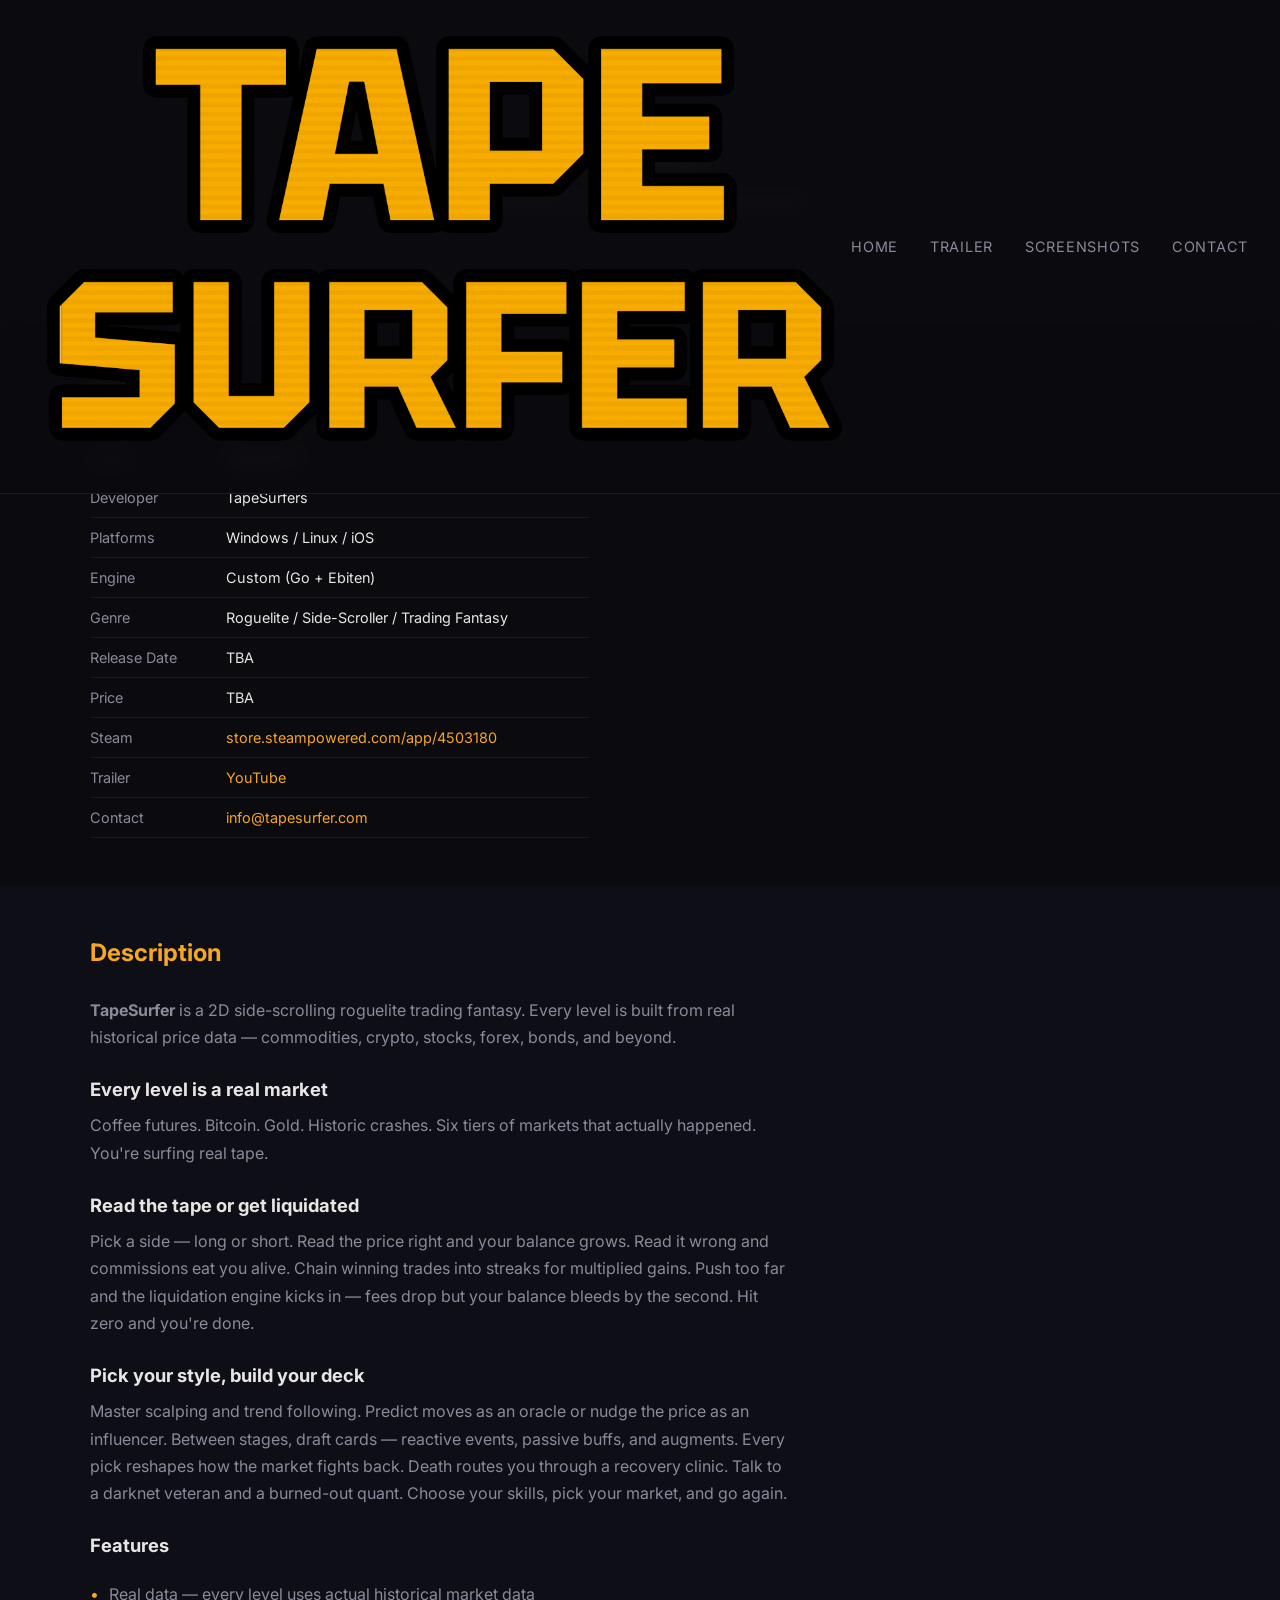
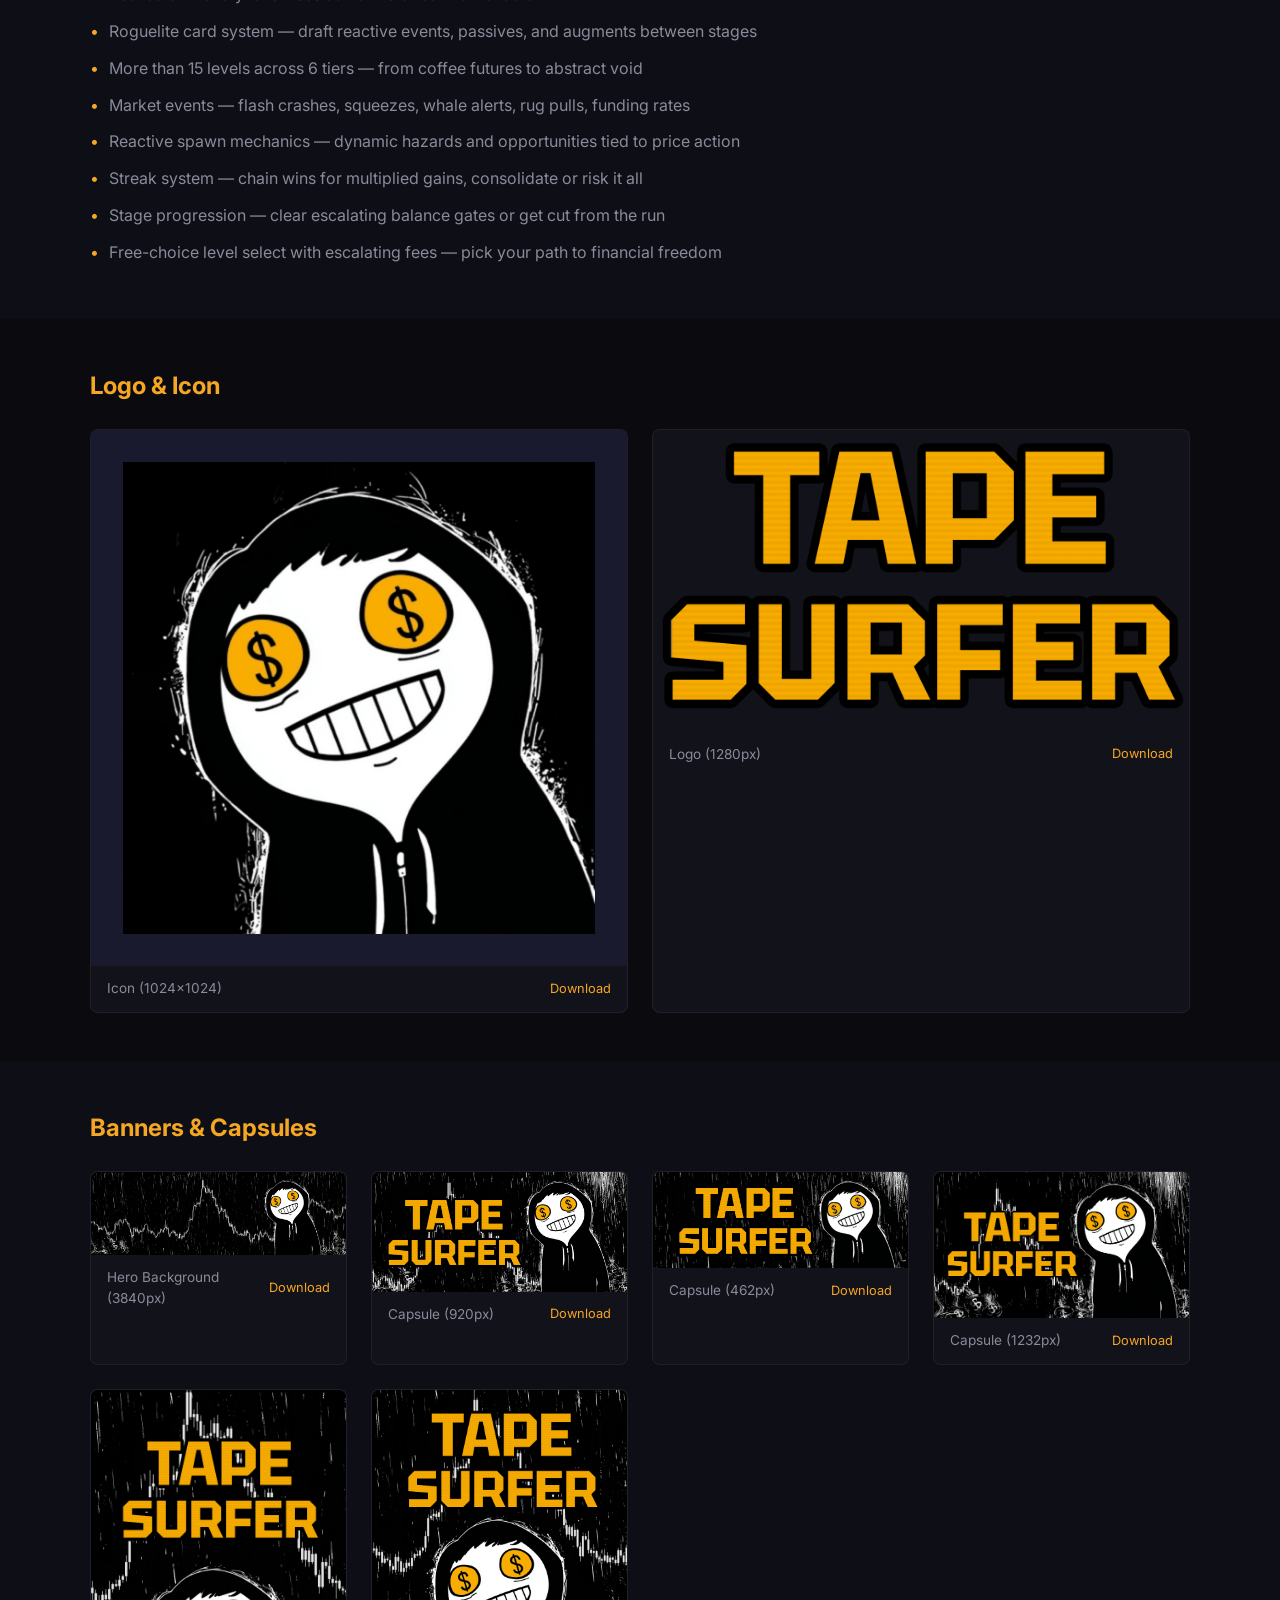
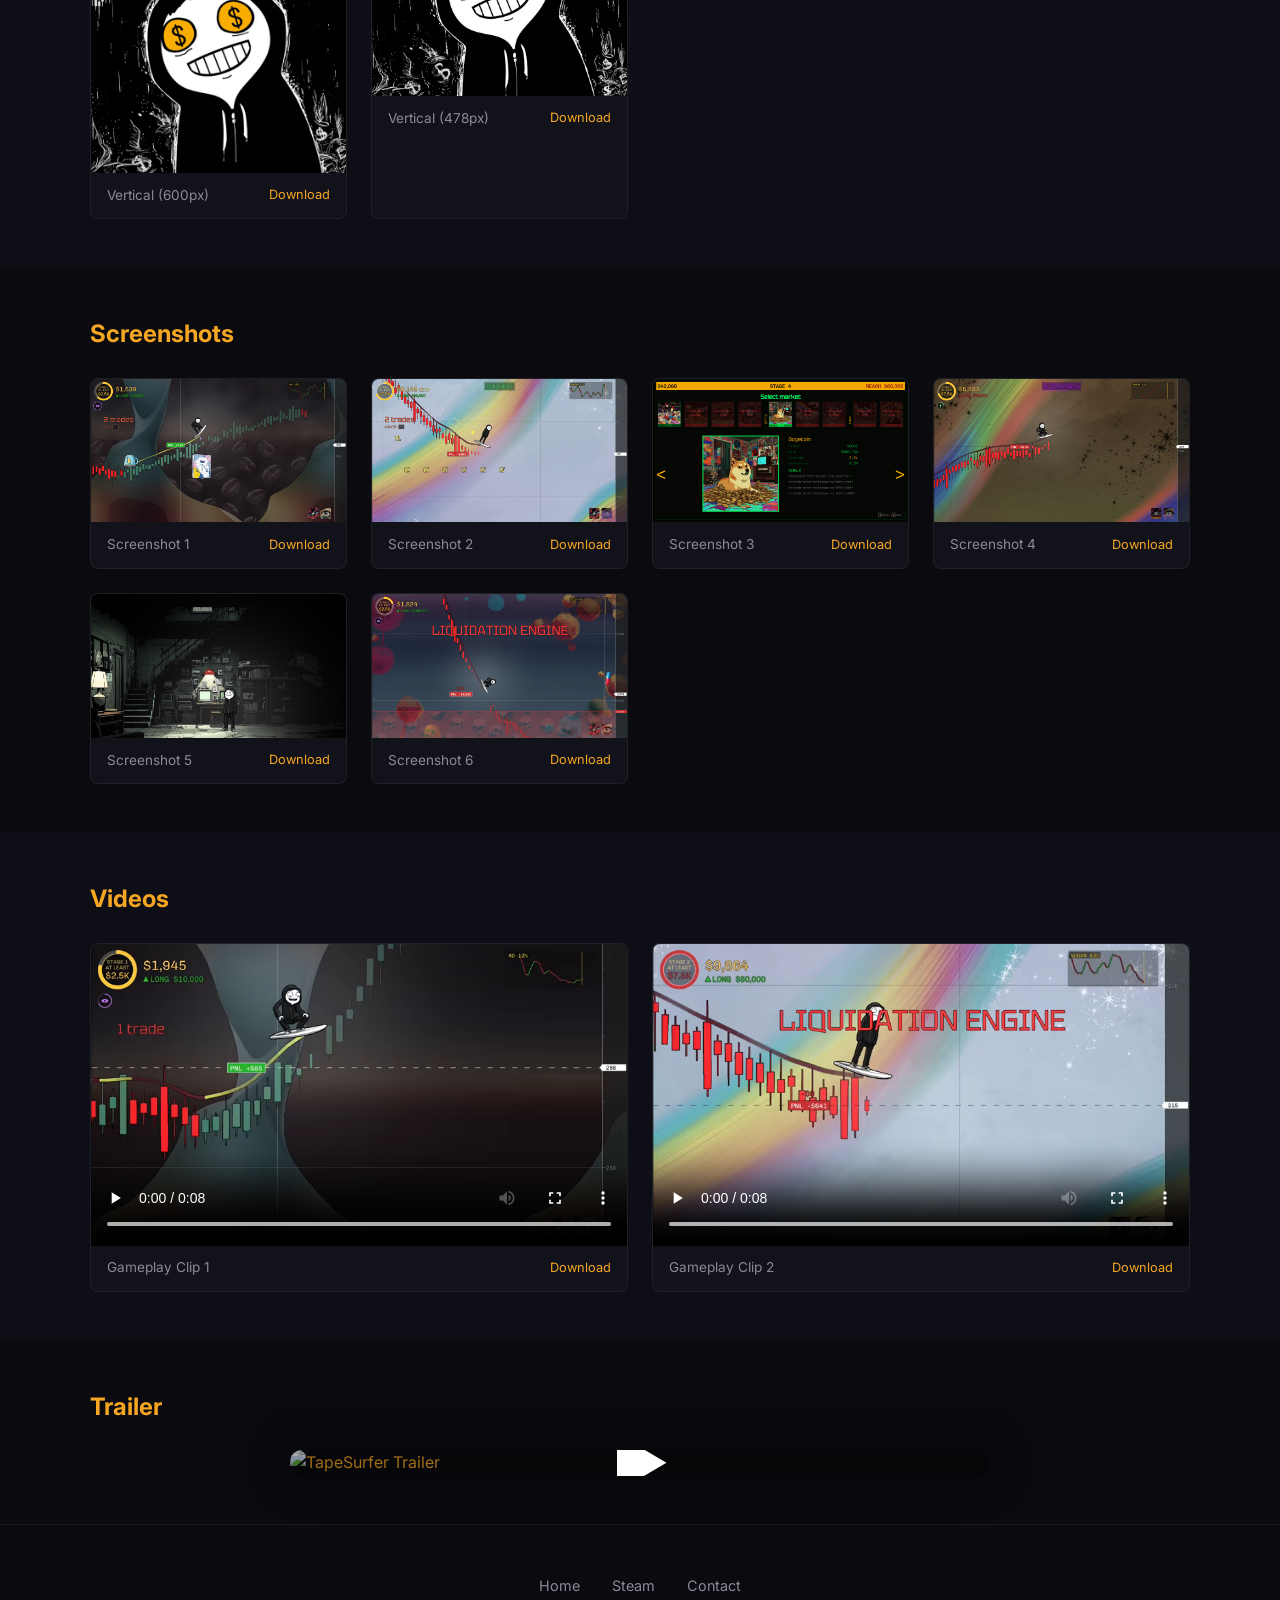
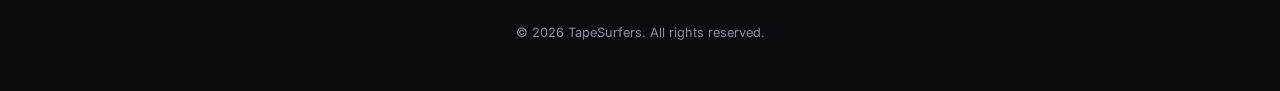
==== presskit.html @ 317f9036 "Update presskit.html" ====
<!DOCTYPE html>
<html lang="en">
<head>
  <meta charset="UTF-8">
  <meta name="viewport" content="width=device-width, initial-scale=1.0">
  <title>Press Kit - TapeSurfer</title>
  <meta name="description" content="TapeSurfer press kit. Download logos, screenshots, banners, and gameplay clips.">
  <link rel="icon" type="image/png" href="assets/icon-1024.png">
  <link rel="preconnect" href="https://fonts.googleapis.com">
  <link rel="preconnect" href="https://fonts.gstatic.com" crossorigin>
  <link href="https://fonts.googleapis.com/css2?family=Inter:wght@400;600;700;800&display=swap" rel="stylesheet">
  <link rel="stylesheet" href="css/style.css">
</head>
<body>

  <!-- nav -->
  <nav class="nav">
    <a href="index.html" class="nav-logo">
      <img src="assets/banners/logo-1280.png" alt="TapeSurfer">
    </a>
    <ul class="nav-links">
      <li><a href="index.html">Home</a></li>
      <li><a href="index.html#trailer">Trailer</a></li>
      <li><a href="index.html#screenshots">Screenshots</a></li>
      <li><a href="mailto:info@tapesurfer.com">Contact</a></li>
    </ul>
  </nav>

  <!-- header -->
  <section class="presskit-hero">
    <div class="container">
      <h1 class="section-title">Press Kit</h1>
      <p class="section-subtitle">Everything you need to cover TapeSurfer.</p>
    </div>
  </section>

  <!-- fact sheet -->
  <section class="presskit-section">
    <div class="container">
      <h2>Fact Sheet</h2>
      <ul class="press-facts" style="max-width:500px;">
        <li><span class="label">Game</span><span class="value">TapeSurfer</span></li>
        <li><span class="label">Developer</span><span class="value">TapeSurfers</span></li>
        <li><span class="label">Platforms</span><span class="value">Windows / Linux / iOS</span></li>
        <li><span class="label">Engine</span><span class="value">Custom (Go + Ebiten)</span></li>
        <li><span class="label">Genre</span><span class="value">Roguelite / Side-Scroller / Trading Fantasy</span></li>
        <li><span class="label">Release Date</span><span class="value">TBA</span></li>
        <li><span class="label">Price</span><span class="value">TBA</span></li>
        <li><span class="label">Steam</span><span class="value"><a href="https://store.steampowered.com/app/4503180/TapeSurfer/" target="_blank" rel="noopener">store.steampowered.com/app/4503180</a></span></li>
        <li><span class="label">Trailer</span><span class="value"><a href="https://www.youtube.com/watch?v=7OALyud1-nM" target="_blank" rel="noopener">YouTube</a></span></li>
        <li><span class="label">Contact</span><span class="value"><a href="mailto:info@tapesurfer.com">info@tapesurfer.com</a></span></li>
      </ul>
    </div>
  </section>

  <!-- description -->
  <section class="presskit-section">
    <div class="container">
      <h2>Description</h2>
      <div class="description-block">
        <p><strong>TapeSurfer</strong> is a 2D side-scrolling roguelite trading fantasy. Every level is built from real historical price data &mdash; commodities, crypto, stocks, forex, bonds, and beyond.</p>

        <h3>Every level is a real market</h3>
        <p>Coffee futures. Bitcoin. Gold. Historic crashes. Six tiers of markets that actually happened. You're surfing real tape.</p>

        <h3>Read the tape or get liquidated</h3>
        <p>Pick a side &mdash; long or short. Read the price right and your balance grows. Read it wrong and commissions eat you alive. Chain winning trades into streaks for multiplied gains. Push too far and the liquidation engine kicks in &mdash; fees drop but your balance bleeds by the second. Hit zero and you're done.</p>

        <h3>Pick your style, build your deck</h3>
        <p>Master scalping and trend following. Predict moves as an oracle or nudge the price as an influencer. Between stages, draft cards &mdash; reactive events, passive buffs, and augments. Every pick reshapes how the market fights back. Death routes you through a recovery clinic. Talk to a darknet veteran and a burned-out quant. Choose your skills, pick your market, and go again.</p>

        <h3>Features</h3>
        <ul>
          <li>Real data &mdash; every level uses actual historical market data</li>
          <li>Roguelite card system &mdash; draft reactive events, passives, and augments between stages</li>
          <li>More than 15 levels across 6 tiers &mdash; from coffee futures to abstract void</li>
          <li>Market events &mdash; flash crashes, squeezes, whale alerts, rug pulls, funding rates</li>
          <li>Reactive spawn mechanics &mdash; dynamic hazards and opportunities tied to price action</li>
          <li>Streak system &mdash; chain wins for multiplied gains, consolidate or risk it all</li>
          <li>Stage progression &mdash; clear escalating balance gates or get cut from the run</li>
          <li>Free-choice level select with escalating fees &mdash; pick your path to financial freedom</li>
        </ul>
      </div>
    </div>
  </section>

  <!-- logo & icon -->
  <section class="presskit-section">
    <div class="container">
      <h2>Logo &amp; Icon</h2>
      <div class="assets-grid">
        <div class="asset-card">
          <img src="assets/icon-1024.png" alt="TapeSurfer icon" style="padding:2rem;background:#1a1a2e;">
          <div class="asset-label">
            <span>Icon (1024x1024)</span>
            <a href="assets/icon-1024.png" download>Download</a>
          </div>
        </div>
        <div class="asset-card">
          <img src="assets/banners/logo-1280.png" alt="TapeSurfer logo">
          <div class="asset-label">
            <span>Logo (1280px)</span>
            <a href="assets/banners/logo-1280.png" download>Download</a>
          </div>
        </div>
      </div>
    </div>
  </section>

  <!-- banners -->
  <section class="presskit-section">
    <div class="container">
      <h2>Banners &amp; Capsules</h2>
      <div class="assets-grid">
        <div class="asset-card">
          <img src="assets/banners/background-3840.png" alt="Background banner">
          <div class="asset-label">
            <span>Hero Background (3840px)</span>
            <a href="assets/banners/background-3840.png" download>Download</a>
          </div>
        </div>
        <div class="asset-card">
          <img src="assets/banners/capsule-920.png" alt="Capsule 920">
          <div class="asset-label">
            <span>Capsule (920px)</span>
            <a href="assets/banners/capsule-920.png" download>Download</a>
          </div>
        </div>
        <div class="asset-card">
          <img src="assets/banners/capsule-462.png" alt="Capsule 462">
          <div class="asset-label">
            <span>Capsule (462px)</span>
            <a href="assets/banners/capsule-462.png" download>Download</a>
          </div>
        </div>
        <div class="asset-card">
          <img src="assets/banners/capsule-1232.png" alt="Capsule 1232">
          <div class="asset-label">
            <span>Capsule (1232px)</span>
            <a href="assets/banners/capsule-1232.png" download>Download</a>
          </div>
        </div>
        <div class="asset-card">
          <img src="assets/banners/vertical-600.png" alt="Vertical 600">
          <div class="asset-label">
            <span>Vertical (600px)</span>
            <a href="assets/banners/vertical-600.png" download>Download</a>
          </div>
        </div>
        <div class="asset-card">
          <img src="assets/banners/vertical-478.png" alt="Vertical 478">
          <div class="asset-label">
            <span>Vertical (478px)</span>
            <a href="assets/banners/vertical-478.png" download>Download</a>
          </div>
        </div>
      </div>
    </div>
  </section>

  <!-- screenshots -->
  <section class="presskit-section">
    <div class="container">
      <h2>Screenshots</h2>
      <div class="assets-grid">
        <div class="asset-card">
          <img src="assets/screenshots/1.png" alt="Screenshot 1" loading="lazy">
          <div class="asset-label">
            <span>Screenshot 1</span>
            <a href="assets/screenshots/1.png" download>Download</a>
          </div>
        </div>
        <div class="asset-card">
          <img src="assets/screenshots/2.png" alt="Screenshot 2" loading="lazy">
          <div class="asset-label">
            <span>Screenshot 2</span>
            <a href="assets/screenshots/2.png" download>Download</a>
          </div>
        </div>
        <div class="asset-card">
          <img src="assets/screenshots/3.png" alt="Screenshot 3" loading="lazy">
          <div class="asset-label">
            <span>Screenshot 3</span>
            <a href="assets/screenshots/3.png" download>Download</a>
          </div>
        </div>
        <div class="asset-card">
          <img src="assets/screenshots/4.png" alt="Screenshot 4" loading="lazy">
          <div class="asset-label">
            <span>Screenshot 4</span>
            <a href="assets/screenshots/4.png" download>Download</a>
          </div>
        </div>
        <div class="asset-card">
          <img src="assets/screenshots/5.png" alt="Screenshot 5" loading="lazy">
          <div class="asset-label">
            <span>Screenshot 5</span>
            <a href="assets/screenshots/5.png" download>Download</a>
          </div>
        </div>
        <div class="asset-card">
          <img src="assets/screenshots/6.png" alt="Screenshot 6" loading="lazy">
          <div class="asset-label">
            <span>Screenshot 6</span>
            <a href="assets/screenshots/6.png" download>Download</a>
          </div>
        </div>
      </div>
    </div>
  </section>

  <!-- videos -->
  <section class="presskit-section">
    <div class="container">
      <h2>Videos</h2>
      <div class="assets-grid">
        <div class="asset-card">
          <video controls preload="metadata" style="width:100%;display:block;">
            <source src="assets/videos/clip.1.webm" type="video/webm">
          </video>
          <div class="asset-label">
            <span>Gameplay Clip 1</span>
            <a href="assets/videos/clip.1.webm" download>Download</a>
          </div>
        </div>
        <div class="asset-card">
          <video controls preload="metadata" style="width:100%;display:block;">
            <source src="assets/videos/clip.2.webm" type="video/webm">
          </video>
          <div class="asset-label">
            <span>Gameplay Clip 2</span>
            <a href="assets/videos/clip.2.webm" download>Download</a>
          </div>
        </div>
      </div>
    </div>
  </section>

  <!-- trailer -->
  <section class="presskit-section">
    <div class="container">
      <h2>Trailer</h2>
      <a href="https://www.youtube.com/watch?v=7OALyud1-nM" class="trailer-link" target="_blank" rel="noopener" style="max-width:700px;">
        <img src="https://img.youtube.com/vi/7OALyud1-nM/maxresdefault.jpg" alt="TapeSurfer Trailer" loading="lazy">
        <div class="trailer-play">&#9654;</div>
      </a>
    </div>
  </section>

  <!-- footer -->
  <footer class="footer">
    <ul class="footer-links">
      <li><a href="index.html">Home</a></li>
      <li><a href="https://store.steampowered.com/app/4503180/TapeSurfer/" target="_blank" rel="noopener">Steam</a></li>
      <li><a href="mailto:info@tapesurfer.com">Contact</a></li>
    </ul>
    <p class="footer-copy">&copy; 2026 TapeSurfers. All rights reserved.</p>
  </footer>

</body>
</html>
---- css/style.css ----
/* reset and base */
*, *::before, *::after {
  margin: 0;
  padding: 0;
  box-sizing: border-box;
}

:root {
  --amber: #f5a623;
  --amber-dark: #c47d10;
  --amber-glow: rgba(245, 166, 35, 0.3);
  --bg-dark: #0a0a0f;
  --bg-card: #12121a;
  --bg-section: #0e0e16;
  --text: #e8e6e3;
  --text-muted: #8a8a9a;
  --red: #e74c3c;
  --green: #2ecc71;
}

html {
  scroll-behavior: smooth;
}

body {
  font-family: "Inter", -apple-system, BlinkMacSystemFont, "Segoe UI", Roboto, sans-serif;
  background: var(--bg-dark);
  color: var(--text);
  line-height: 1.6;
  overflow-x: hidden;
}

a {
  color: var(--amber);
  text-decoration: none;
  transition: color 0.2s;
}

a:hover {
  color: var(--amber-dark);
}

img {
  max-width: 100%;
  height: auto;
}

/* nav */
.nav {
  position: fixed;
  top: 0;
  left: 0;
  right: 0;
  z-index: 100;
  padding: 1rem 2rem;
  display: flex;
  justify-content: space-between;
  align-items: center;
  background: rgba(10, 10, 15, 0.9);
  backdrop-filter: blur(10px);
  border-bottom: 1px solid rgba(245, 166, 35, 0.1);
}

.nav-logo {
  display: flex;
  align-items: center;
}

.nav-icon {
  width: 36px;
  height: 36px;
  border-radius: 6px;
}

.nav-links {
  display: flex;
  gap: 2rem;
  list-style: none;
}

.nav-links a {
  color: var(--text-muted);
  font-size: 0.9rem;
  text-transform: uppercase;
  letter-spacing: 0.05em;
  transition: color 0.2s;
}

.nav-links a:hover {
  color: var(--amber);
}

/* hero */
.hero {
  position: relative;
  min-height: 100vh;
  display: flex;
  flex-direction: column;
  justify-content: center;
  align-items: center;
  text-align: center;
  padding: 6rem 2rem 4rem;
  overflow: hidden;
}

.hero-bg {
  position: absolute;
  inset: 0;
  background: url("../assets/banners/background-3840.png") center/cover no-repeat;
  opacity: 0.3;
  z-index: -1;
}

.hero-bg::after {
  content: "";
  position: absolute;
  inset: 0;
  background: linear-gradient(to bottom, transparent 40%, var(--bg-dark) 100%);
}

.hero-logo {
  width: clamp(280px, 50vw, 520px);
  height: auto;
  margin-bottom: 2rem;
  animation: levitate 3s ease-in-out infinite;
  filter: drop-shadow(0 0 40px var(--amber-glow));
}

@keyframes levitate {
  0%, 100% { transform: translateY(0); }
  50% { transform: translateY(-14px); }
}

.hero-tagline {
  font-size: clamp(1rem, 2.5vw, 1.3rem);
  color: var(--text-muted);
  max-width: 640px;
  margin-bottom: 2.5rem;
}

.hero-buttons {
  display: flex;
  gap: 1rem;
  flex-wrap: wrap;
  justify-content: center;
}

.btn {
  display: inline-flex;
  align-items: center;
  gap: 0.5rem;
  padding: 0.85rem 2rem;
  border-radius: 8px;
  font-weight: 600;
  font-size: 1rem;
  transition: transform 0.2s, box-shadow 0.2s;
  border: none;
  cursor: pointer;
}

.btn:hover {
  transform: translateY(-2px);
}

.btn-primary {
  background: var(--amber);
  color: #000;
  box-shadow: 0 4px 20px var(--amber-glow);
}

.btn-primary:hover {
  color: #000;
  box-shadow: 0 6px 30px var(--amber-glow);
}

.btn-secondary {
  background: rgba(255, 255, 255, 0.08);
  color: var(--text);
  border: 1px solid rgba(255, 255, 255, 0.15);
}

.btn-secondary:hover {
  background: rgba(255, 255, 255, 0.12);
  color: var(--text);
}

/* sections */
section {
  padding: 5rem 2rem;
}

.container {
  max-width: 1100px;
  margin: 0 auto;
}

.section-title {
  font-size: 2rem;
  font-weight: 700;
  margin-bottom: 0.5rem;
}

.section-subtitle {
  color: var(--text-muted);
  margin-bottom: 3rem;
  font-size: 1.1rem;
}

/* trailer */
.trailer {
  background: var(--bg-section);
}

.trailer-wrapper {
  position: relative;
  width: 100%;
  max-width: 900px;
  margin: 0 auto;
  padding-bottom: 56.25%;
  border-radius: 12px;
  overflow: hidden;
  box-shadow: 0 0 40px rgba(0, 0, 0, 0.5);
}

.trailer-wrapper iframe {
  position: absolute;
  top: 0;
  left: 0;
  width: 100%;
  height: 100%;
  border: none;
}

.trailer-link {
  display: block;
  position: relative;
  width: 100%;
  max-width: 900px;
  margin: 0 auto;
  border-radius: 12px;
  overflow: hidden;
  box-shadow: 0 0 40px rgba(0, 0, 0, 0.5);
  transition: box-shadow 0.3s;
}

.trailer-link:hover {
  box-shadow: 0 0 50px var(--amber-glow);
}

.trailer-link img {
  display: block;
  width: 100%;
}

.trailer-play {
  position: absolute;
  inset: 0;
  display: flex;
  align-items: center;
  justify-content: center;
  font-size: 4rem;
  color: #fff;
  background: rgba(0, 0, 0, 0.35);
  transition: background 0.3s;
}

.trailer-link:hover .trailer-play {
  background: rgba(0, 0, 0, 0.15);
}

/* about */
.about-grid {
  display: grid;
  grid-template-columns: 1fr 1fr;
  gap: 3rem;
  align-items: start;
}

.about-block h3 {
  font-size: 1.3rem;
  margin-bottom: 0.75rem;
  color: var(--amber);
}

.about-block p {
  color: var(--text-muted);
  line-height: 1.7;
}

/* features */
.features {
  background: var(--bg-section);
}

.features-grid {
  display: grid;
  grid-template-columns: repeat(auto-fit, minmax(280px, 1fr));
  gap: 1.5rem;
}

.feature-card {
  background: var(--bg-card);
  border: 1px solid rgba(255, 255, 255, 0.06);
  border-radius: 12px;
  padding: 1.75rem;
  transition: border-color 0.3s, transform 0.3s;
}

.feature-card:hover {
  border-color: var(--amber-glow);
  transform: translateY(-3px);
}

.feature-icon {
  font-size: 1.5rem;
  margin-bottom: 0.75rem;
  display: block;
}

.feature-card h3 {
  font-size: 1.05rem;
  margin-bottom: 0.5rem;
}

.feature-card p {
  color: var(--text-muted);
  font-size: 0.9rem;
  line-height: 1.6;
}

/* screenshots */
.screenshots-grid {
  display: grid;
  grid-template-columns: repeat(3, 1fr);
  gap: 1rem;
}

.screenshots-grid a {
  display: block;
  border-radius: 8px;
  overflow: hidden;
  border: 1px solid rgba(255, 255, 255, 0.06);
  transition: border-color 0.3s, transform 0.3s;
}

.screenshots-grid a:hover {
  border-color: var(--amber);
  transform: scale(1.02);
}

.screenshots-grid img {
  display: block;
  width: 100%;
  aspect-ratio: 16/9;
  object-fit: cover;
}

/* press kit */
.press {
  background: var(--bg-section);
}

.press-content {
  display: grid;
  grid-template-columns: 1fr 1fr;
  gap: 3rem;
  align-items: start;
}

.press-info h3 {
  font-size: 1.2rem;
  margin-bottom: 1rem;
}

.press-facts {
  list-style: none;
}

.press-facts li {
  padding: 0.5rem 0;
  border-bottom: 1px solid rgba(255, 255, 255, 0.06);
  display: flex;
  gap: 1rem;
}

.press-facts .label {
  color: var(--text-muted);
  min-width: 120px;
  font-size: 0.9rem;
}

.press-facts .value {
  font-size: 0.9rem;
}

/* footer */
.footer {
  border-top: 1px solid rgba(255, 255, 255, 0.06);
  padding: 3rem 2rem;
  text-align: center;
}

.footer-links {
  display: flex;
  justify-content: center;
  gap: 2rem;
  margin-bottom: 1.5rem;
  list-style: none;
}

.footer-links a {
  color: var(--text-muted);
  font-size: 0.9rem;
}

.footer-links a:hover {
  color: var(--amber);
}

.footer-copy {
  color: var(--text-muted);
  font-size: 0.8rem;
}

/* press kit page */
.presskit-hero {
  padding: 8rem 2rem 4rem;
  text-align: center;
  background: var(--bg-section);
}

.presskit-section {
  padding: 3rem 2rem;
}

.presskit-section:nth-child(even) {
  background: var(--bg-section);
}

.presskit-section h2 {
  font-size: 1.5rem;
  margin-bottom: 1.5rem;
  color: var(--amber);
}

.description-block {
  max-width: 700px;
}

.description-block h3 {
  font-size: 1.15rem;
  margin: 1.5rem 0 0.5rem;
}

.description-block p {
  color: var(--text-muted);
  line-height: 1.7;
}

.description-block ul {
  list-style: none;
  margin-top: 1rem;
}

.description-block li {
  padding: 0.35rem 0;
  color: var(--text-muted);
  padding-left: 1.2rem;
  position: relative;
}

.description-block li::before {
  content: "\2022";
  color: var(--amber);
  position: absolute;
  left: 0;
}

.assets-grid {
  display: grid;
  grid-template-columns: repeat(auto-fit, minmax(250px, 1fr));
  gap: 1.5rem;
}

.asset-card {
  background: var(--bg-card);
  border-radius: 8px;
  overflow: hidden;
  border: 1px solid rgba(255, 255, 255, 0.06);
}

.asset-card img {
  display: block;
  width: 100%;
}

.asset-card .asset-label {
  padding: 0.75rem 1rem;
  font-size: 0.85rem;
  color: var(--text-muted);
  display: flex;
  justify-content: space-between;
  align-items: center;
}

.asset-card .asset-label a {
  font-size: 0.8rem;
}

/* responsive */
@media (max-width: 768px) {
  .nav-links {
    gap: 1rem;
  }

  .about-grid,
  .press-content {
    grid-template-columns: 1fr;
  }

  .screenshots-grid {
    grid-template-columns: 1fr 1fr;
  }

  .features-grid {
    grid-template-columns: 1fr;
  }

  .hero-logo {
    width: clamp(200px, 70vw, 320px);
  }
}

@media (max-width: 480px) {
  .nav-links {
    display: none;
  }

  .screenshots-grid {
    grid-template-columns: 1fr;
  }

  .hero-buttons {
    flex-direction: column;
    align-items: center;
  }
}
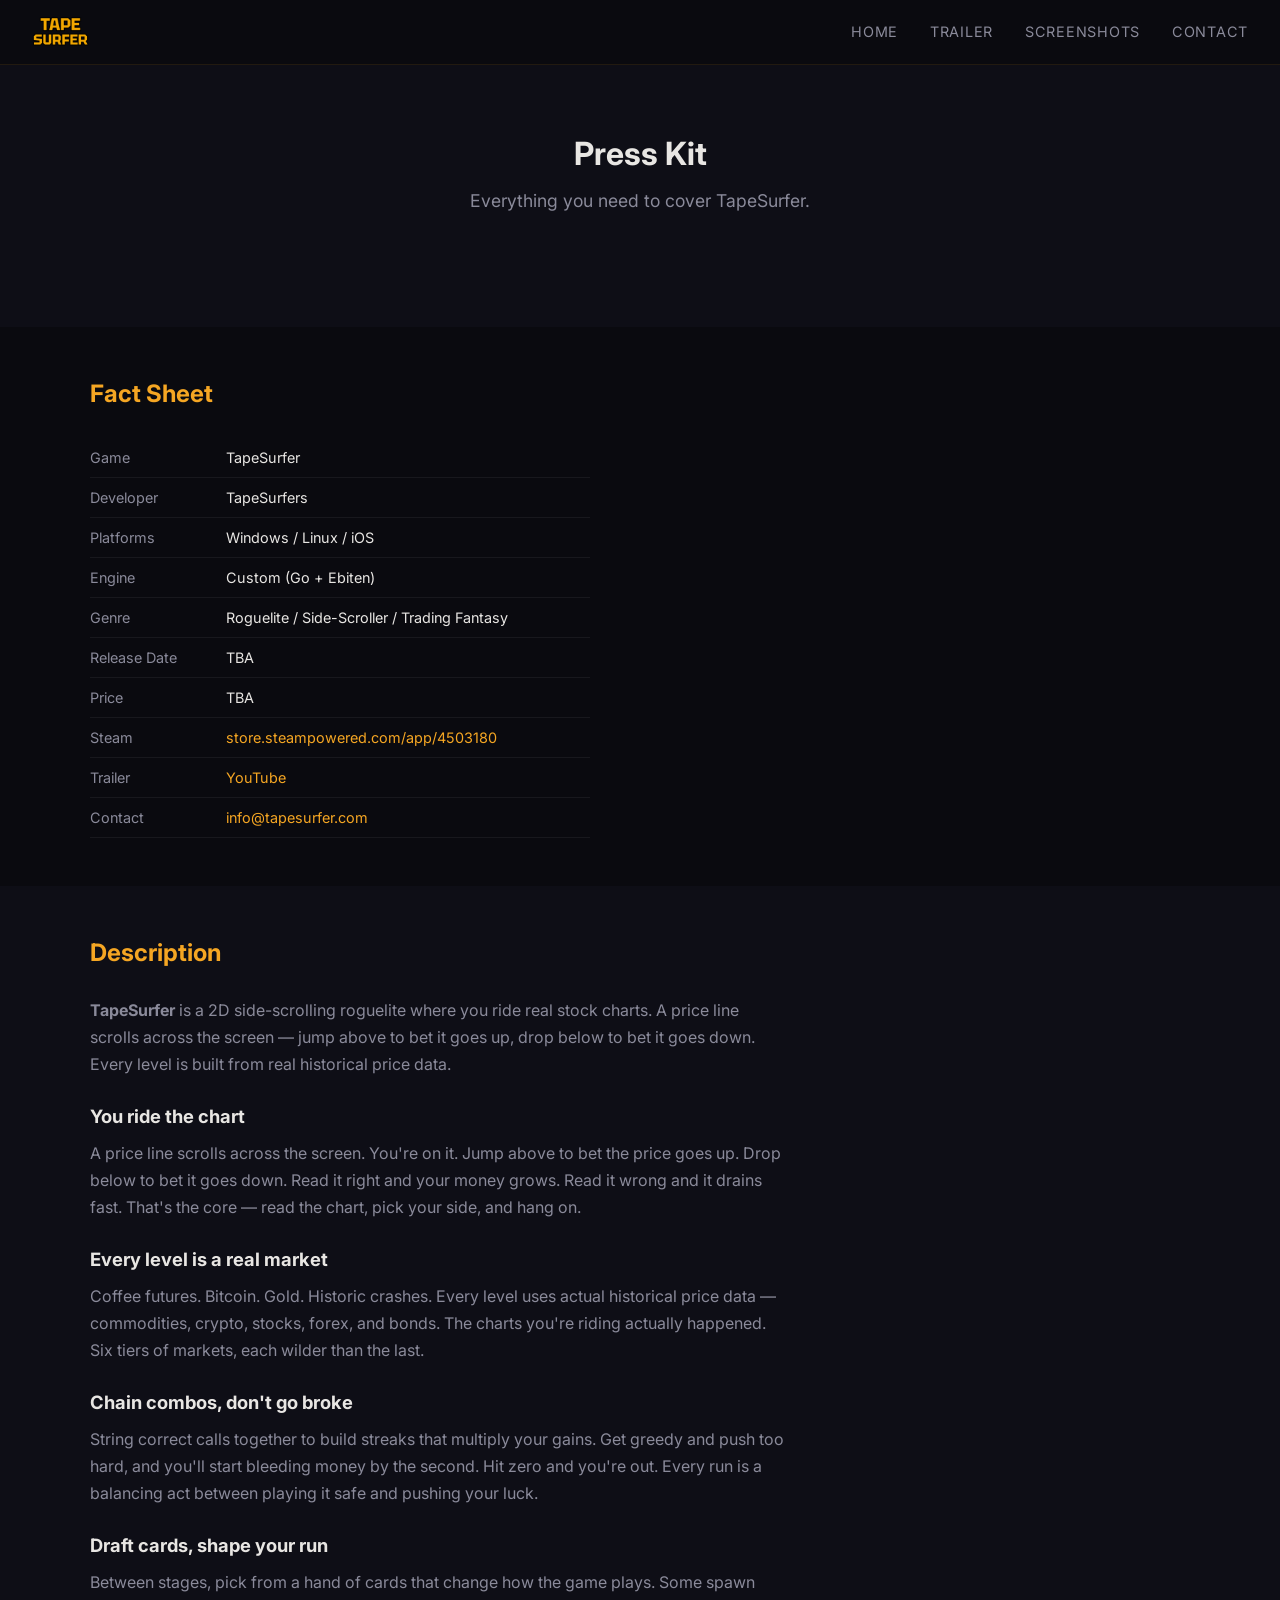
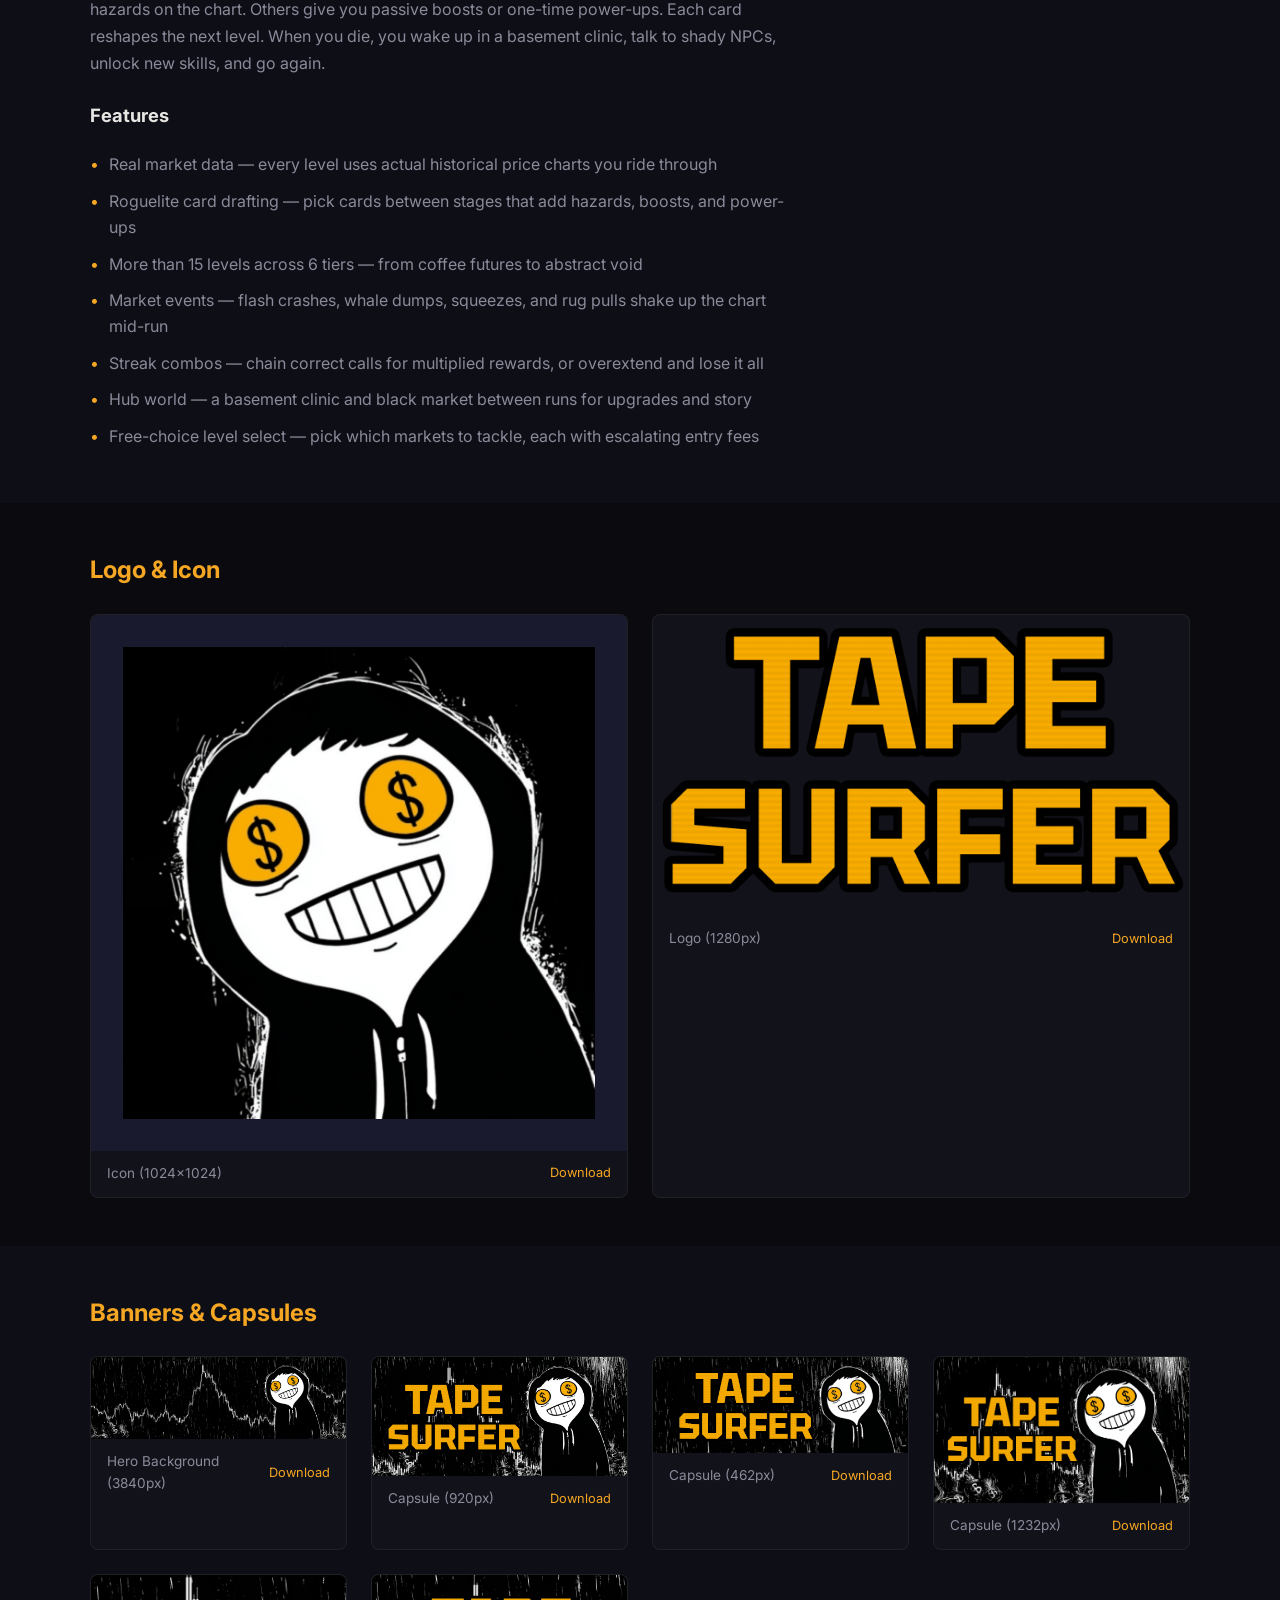
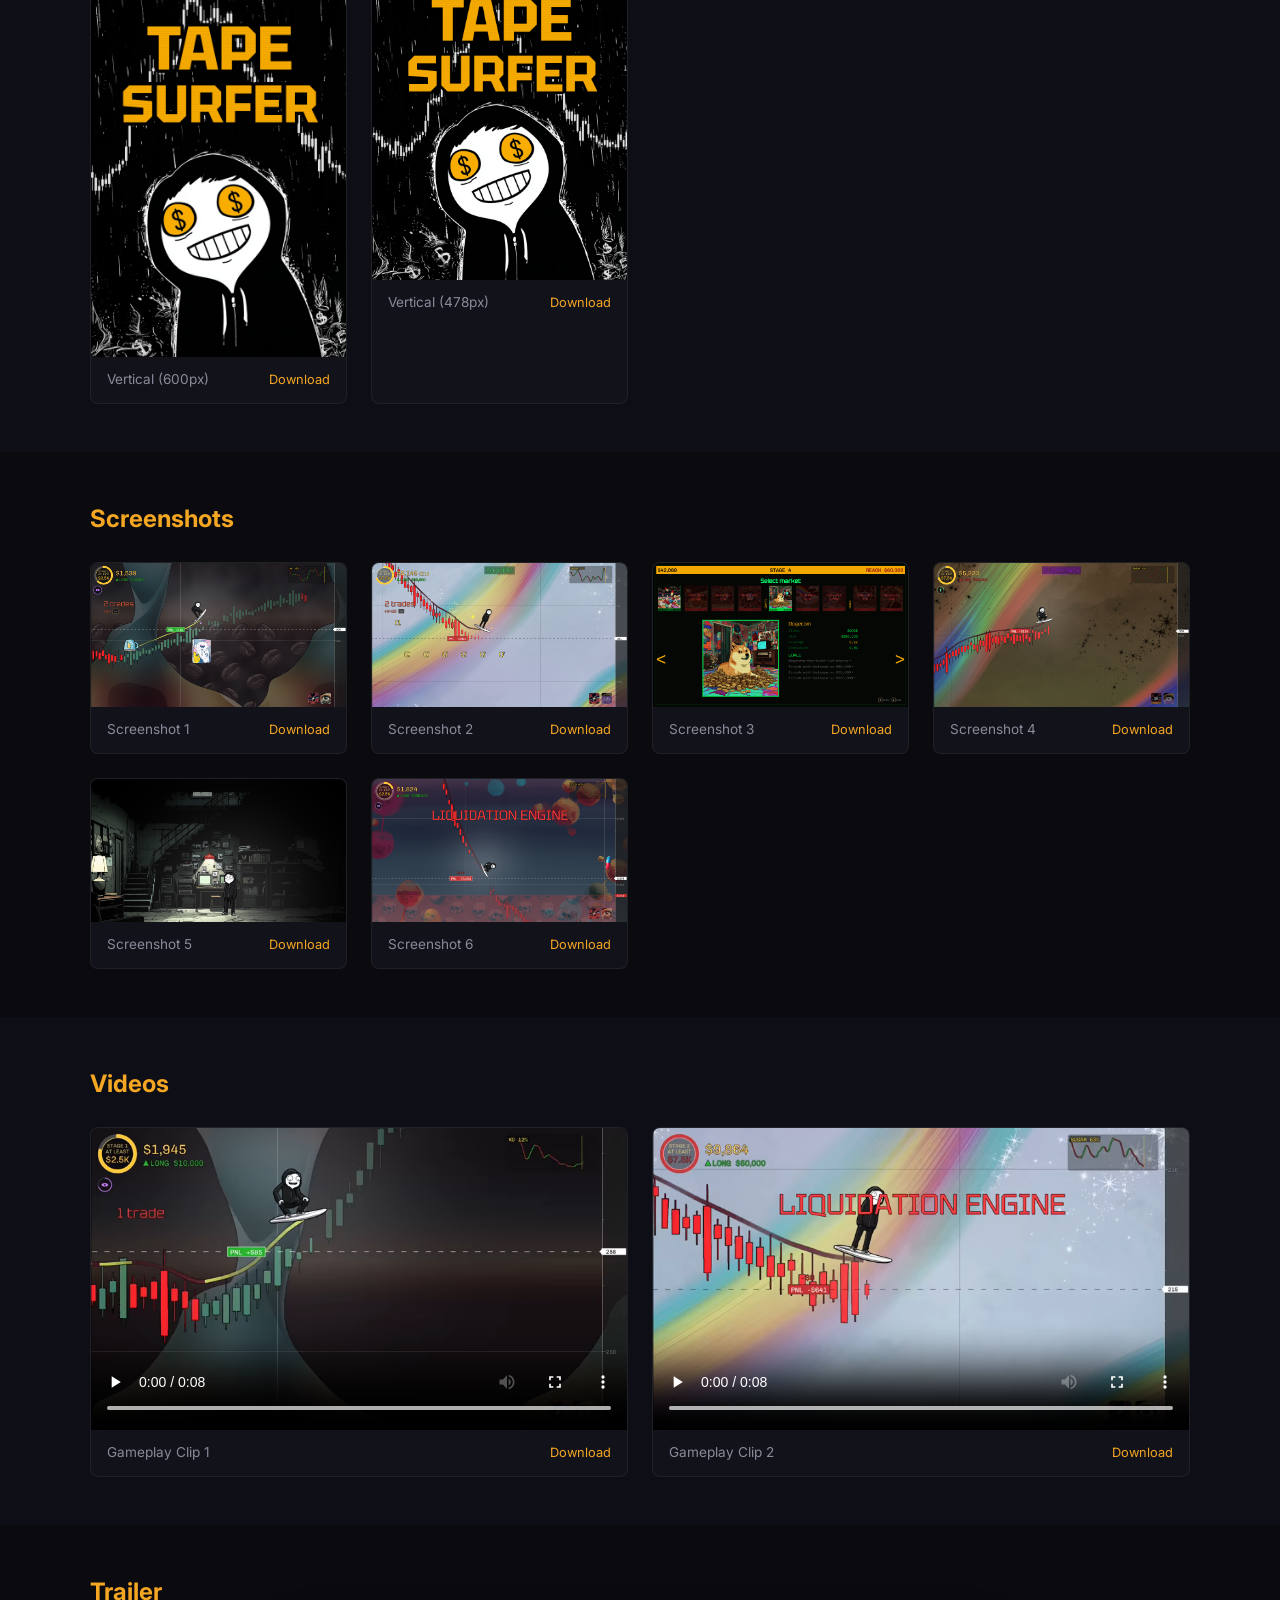
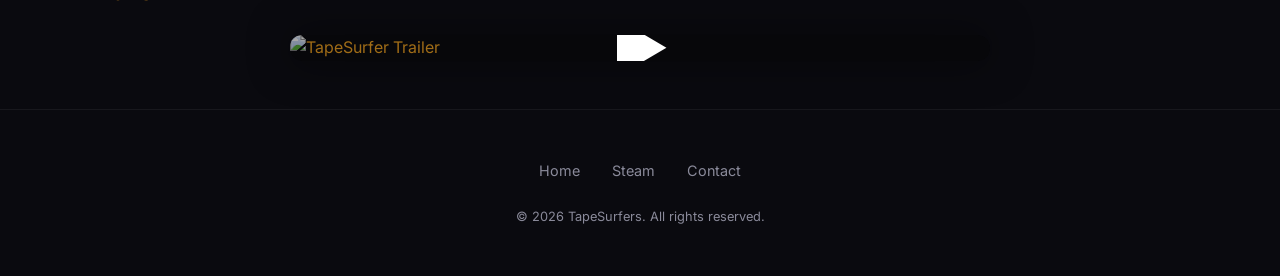
==== commit 90a3b4f1: "Update presskit.html" ====
--- a/presskit.html
+++ b/presskit.html
@@ -58,27 +58,29 @@
     <div class="container">
       <h2>Description</h2>
       <div class="description-block">
-        <p><strong>TapeSurfer</strong> is a 2D side-scrolling roguelite trading fantasy. Every level is built from real historical price data &mdash; commodities, crypto, stocks, forex, bonds, and beyond.</p>
+        <p><strong>TapeSurfer</strong> is a 2D side-scrolling roguelite where you ride real stock charts. A price line scrolls across the screen &mdash; jump above to bet it goes up, drop below to bet it goes down. Every level is built from real historical price data.</p>
+
+        <h3>You ride the chart</h3>
+        <p>A price line scrolls across the screen. You're on it. Jump above to bet the price goes up. Drop below to bet it goes down. Read it right and your money grows. Read it wrong and it drains fast. That's the core &mdash; read the chart, pick your side, and hang on.</p>
 
         <h3>Every level is a real market</h3>
-        <p>Coffee futures. Bitcoin. Gold. Historic crashes. Six tiers of markets that actually happened. You're surfing real tape.</p>
-
-        <h3>Read the tape or get liquidated</h3>
-        <p>Pick a side &mdash; long or short. Read the price right and your balance grows. Read it wrong and commissions eat you alive. Chain winning trades into streaks for multiplied gains. Push too far and the liquidation engine kicks in &mdash; fees drop but your balance bleeds by the second. Hit zero and you're done.</p>
-
-        <h3>Pick your style, build your deck</h3>
-        <p>Master scalping and trend following. Predict moves as an oracle or nudge the price as an influencer. Between stages, draft cards &mdash; reactive events, passive buffs, and augments. Every pick reshapes how the market fights back. Death routes you through a recovery clinic. Talk to a darknet veteran and a burned-out quant. Choose your skills, pick your market, and go again.</p>
+        <p>Coffee futures. Bitcoin. Gold. Historic crashes. Every level uses actual historical price data &mdash; commodities, crypto, stocks, forex, and bonds. The charts you're riding actually happened. Six tiers of markets, each wilder than the last.</p>
+
+        <h3>Chain combos, don't go broke</h3>
+        <p>String correct calls together to build streaks that multiply your gains. Get greedy and push too hard, and you'll start bleeding money by the second. Hit zero and you're out. Every run is a balancing act between playing it safe and pushing your luck.</p>
+
+        <h3>Draft cards, shape your run</h3>
+        <p>Between stages, pick from a hand of cards that change how the game plays. Some spawn hazards on the chart. Others give you passive boosts or one-time power-ups. Each card reshapes the next level. When you die, you wake up in a basement clinic, talk to shady NPCs, unlock new skills, and go again.</p>
 
         <h3>Features</h3>
         <ul>
-          <li>Real data &mdash; every level uses actual historical market data</li>
-          <li>Roguelite card system &mdash; draft reactive events, passives, and augments between stages</li>
+          <li>Real market data &mdash; every level uses actual historical price charts you ride through</li>
+          <li>Roguelite card drafting &mdash; pick cards between stages that add hazards, boosts, and power-ups</li>
           <li>More than 15 levels across 6 tiers &mdash; from coffee futures to abstract void</li>
-          <li>Market events &mdash; flash crashes, squeezes, whale alerts, rug pulls, funding rates</li>
-          <li>Reactive spawn mechanics &mdash; dynamic hazards and opportunities tied to price action</li>
-          <li>Streak system &mdash; chain wins for multiplied gains, consolidate or risk it all</li>
-          <li>Stage progression &mdash; clear escalating balance gates or get cut from the run</li>
-          <li>Free-choice level select with escalating fees &mdash; pick your path to financial freedom</li>
+          <li>Market events &mdash; flash crashes, whale dumps, squeezes, and rug pulls shake up the chart mid-run</li>
+          <li>Streak combos &mdash; chain correct calls for multiplied rewards, or overextend and lose it all</li>
+          <li>Hub world &mdash; a basement clinic and black market between runs for upgrades and story</li>
+          <li>Free-choice level select &mdash; pick which markets to tackle, each with escalating entry fees</li>
         </ul>
       </div>
     </div>
--- a/css/style.css
+++ b/css/style.css
@@ -66,10 +66,9 @@
   align-items: center;
 }
 
-.nav-icon {
-  width: 36px;
-  height: 36px;
-  border-radius: 6px;
+.nav-logo img {
+  height: 32px;
+  width: auto;
 }
 
 .nav-links {
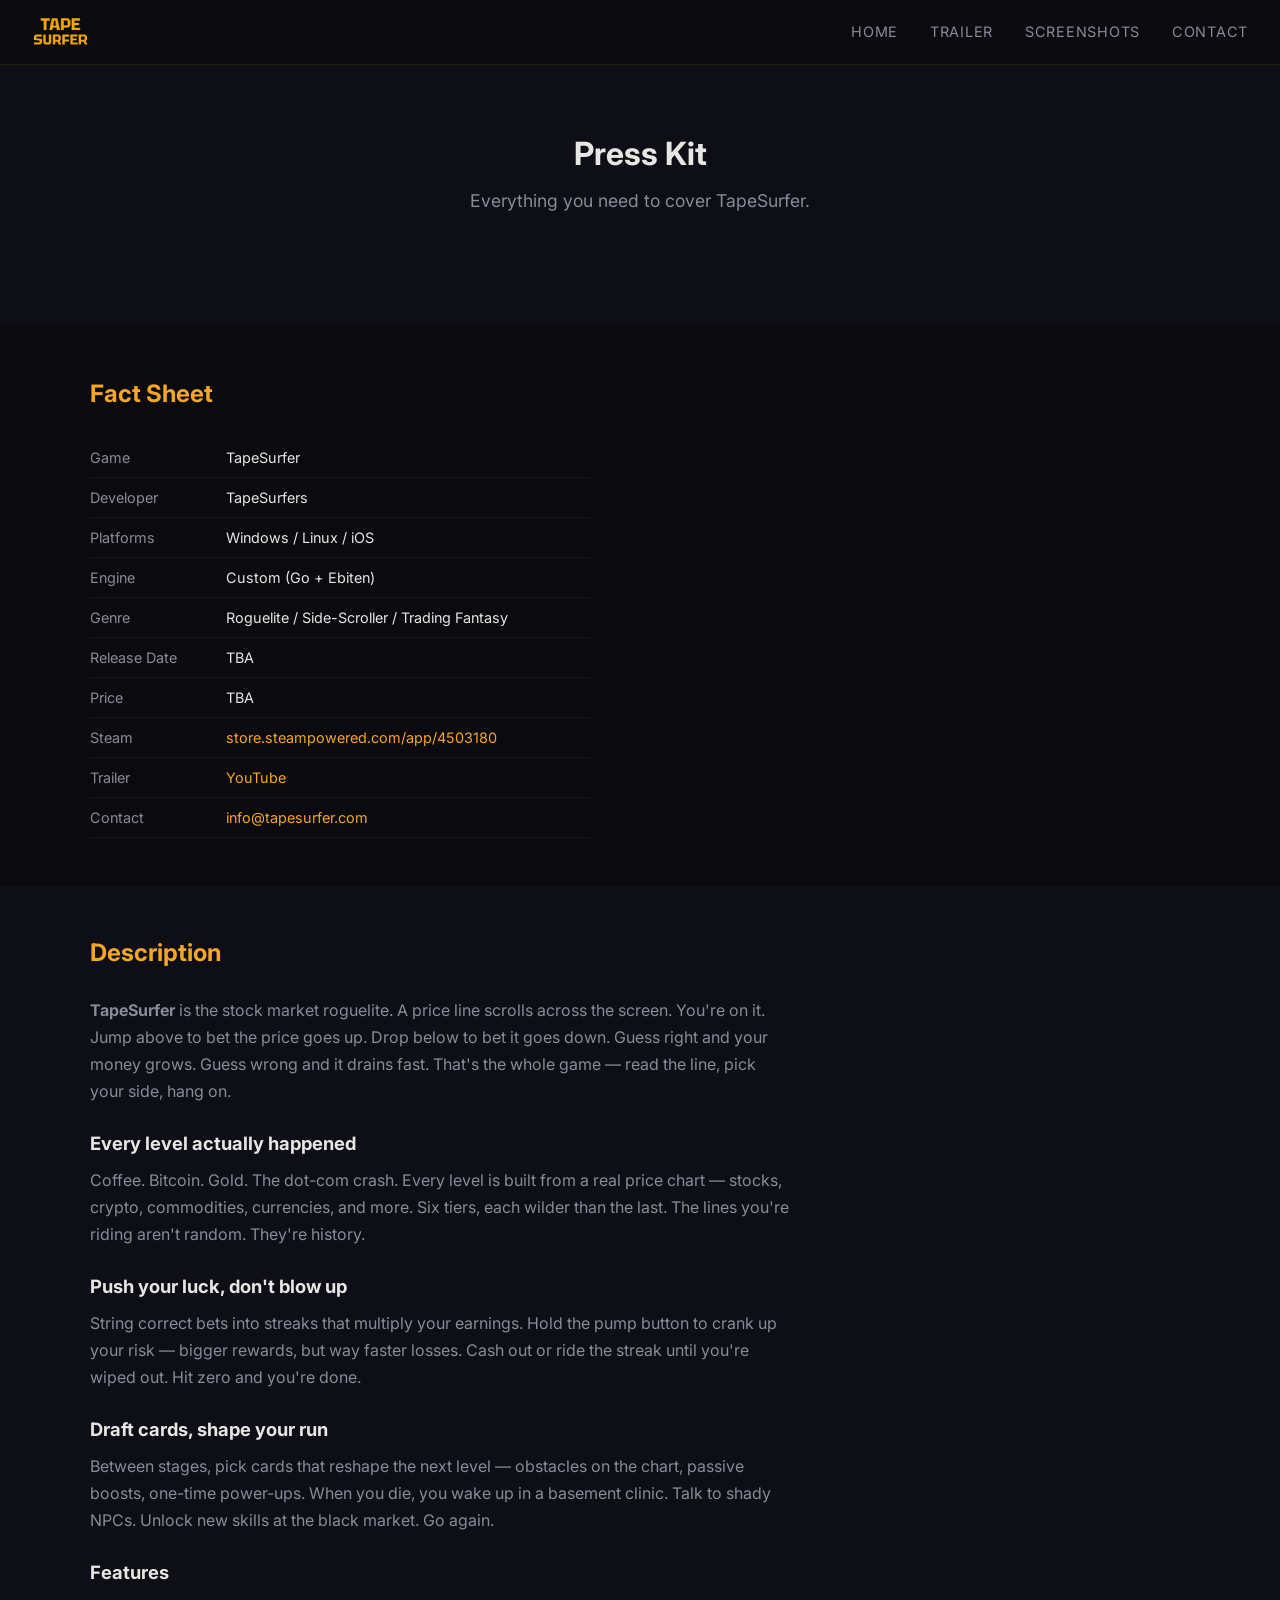
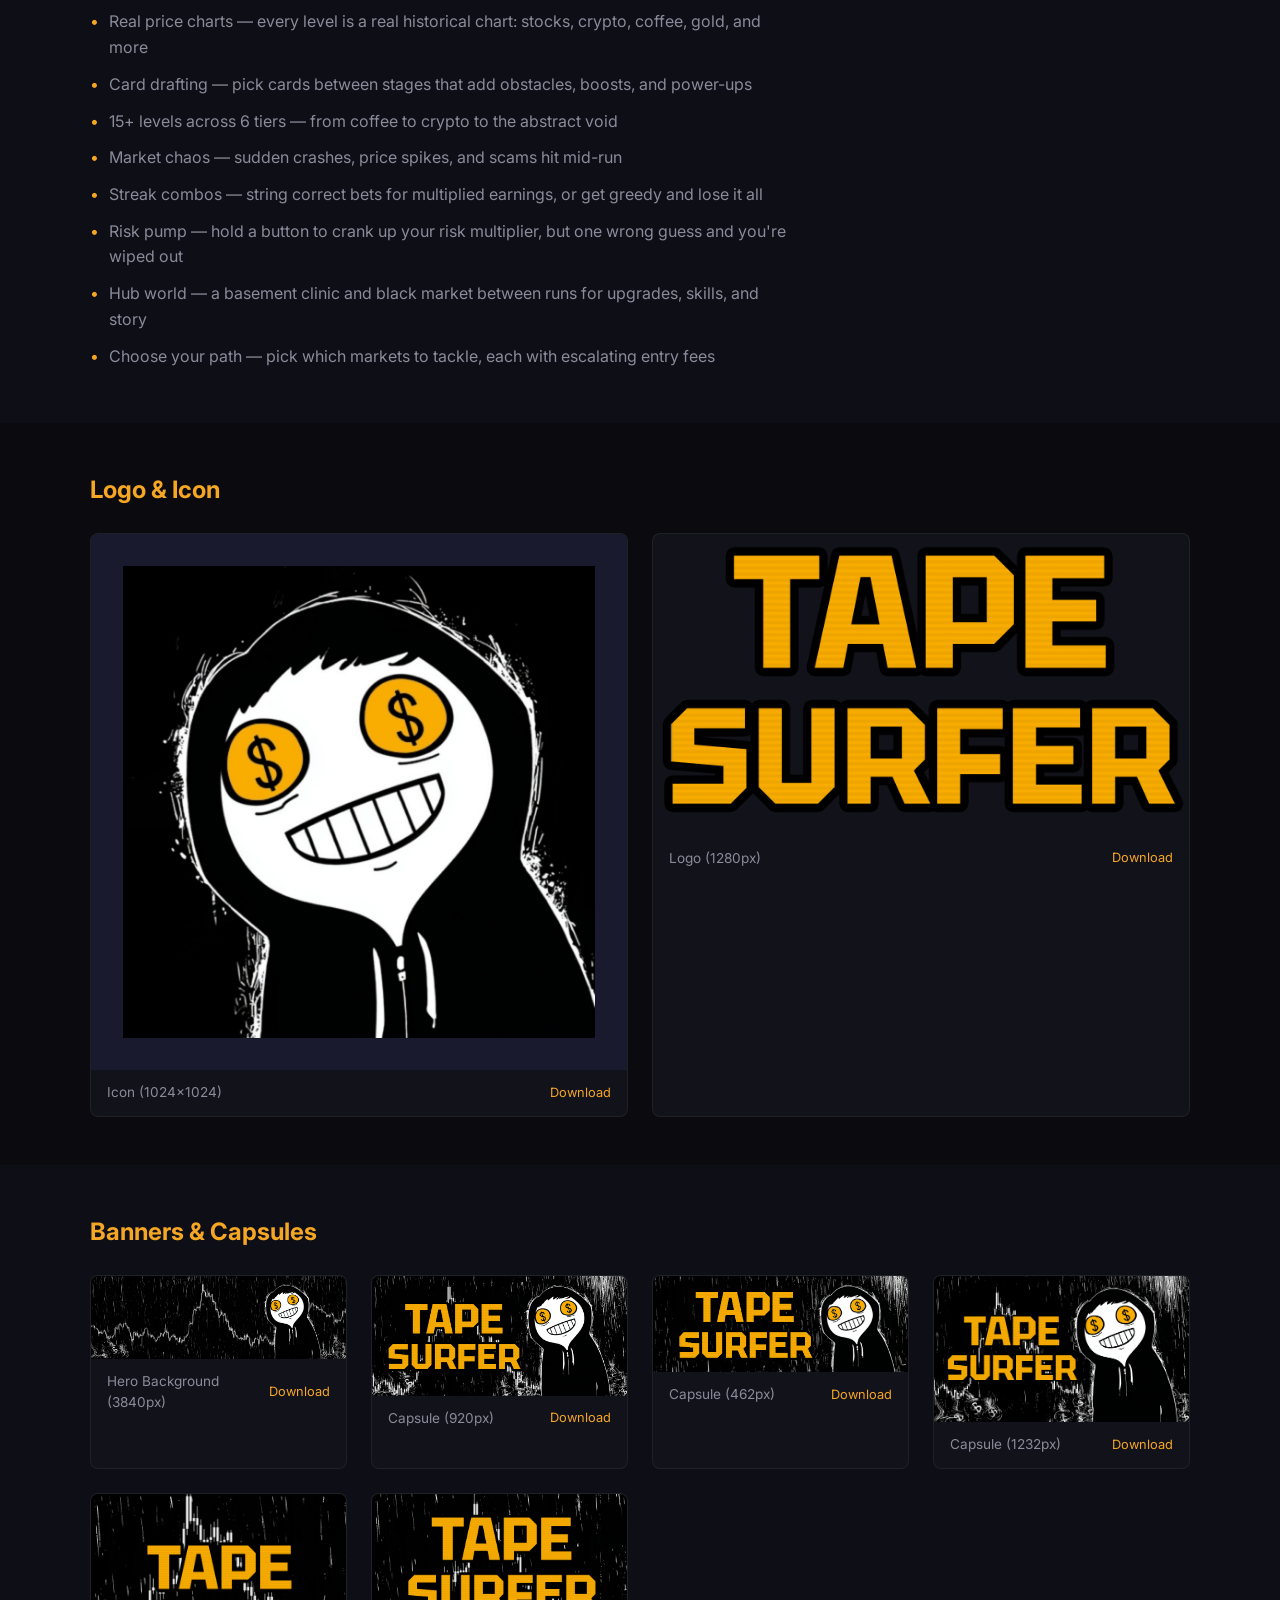
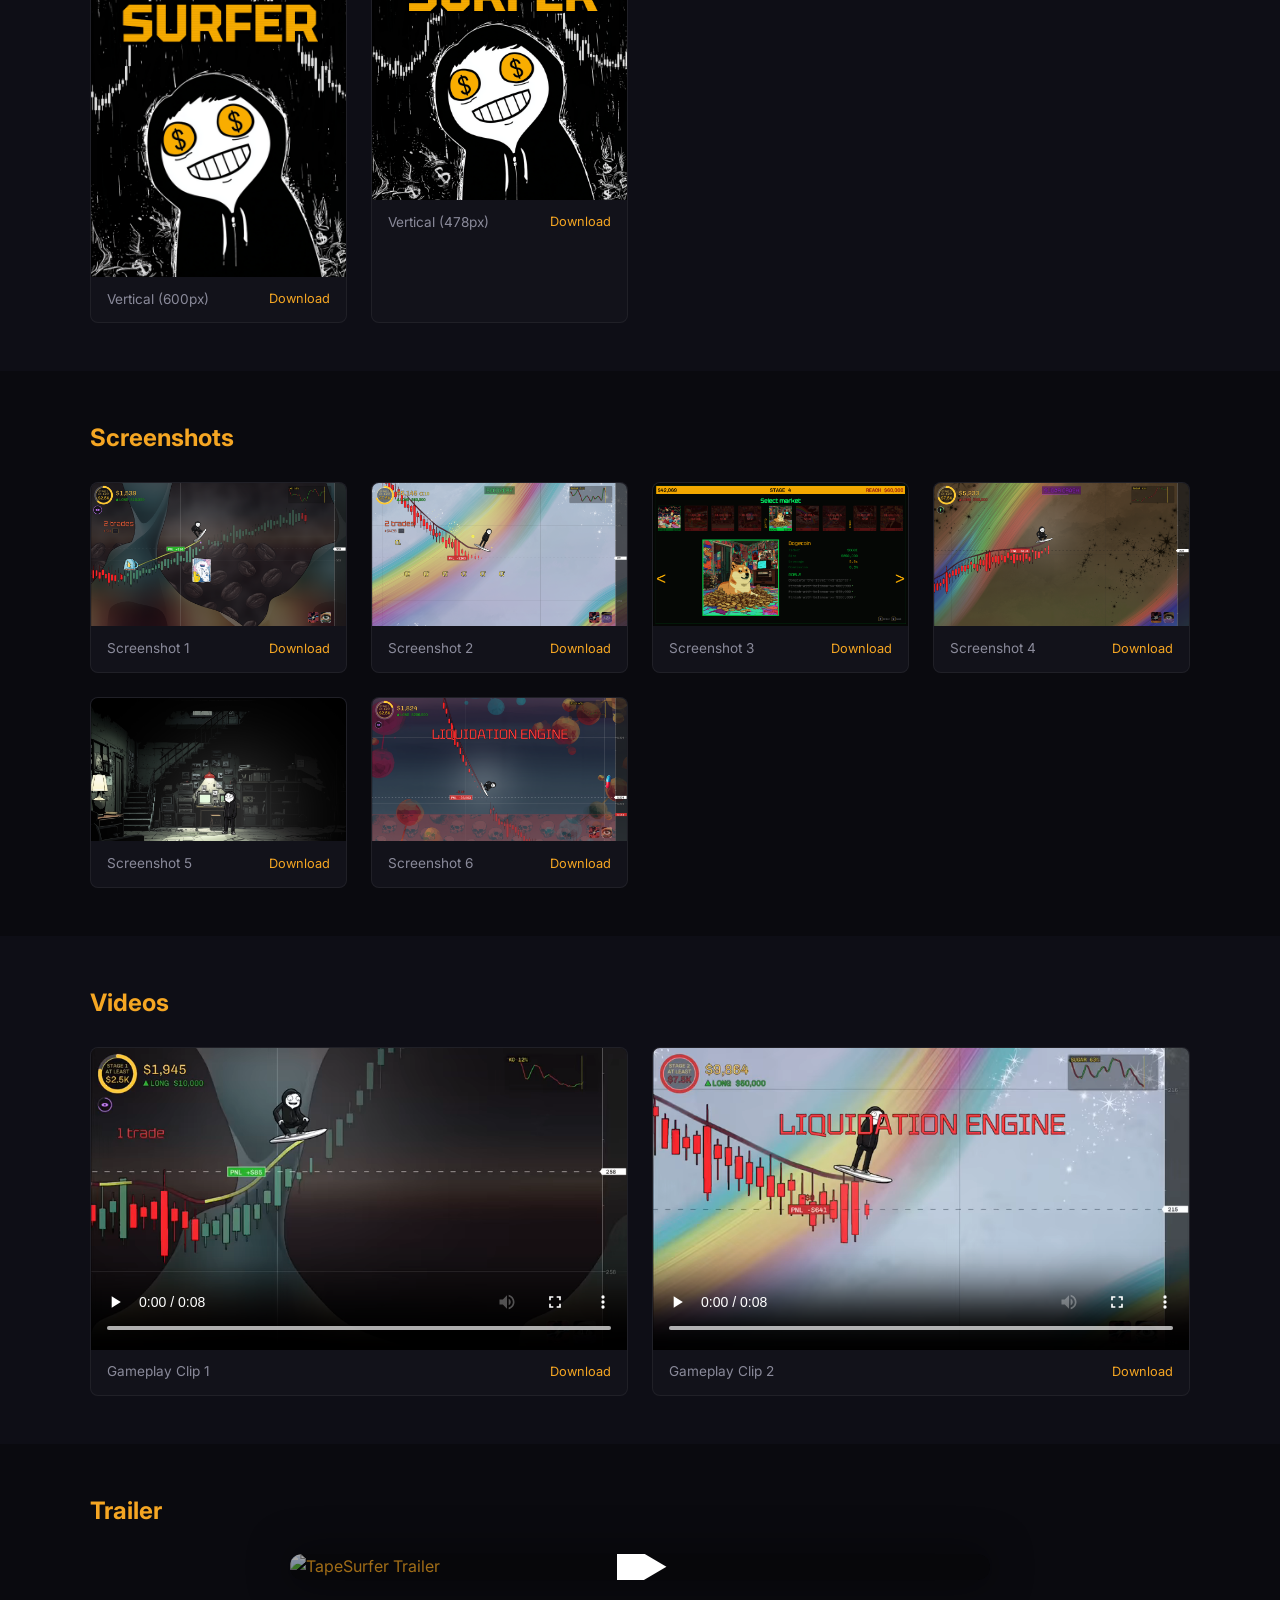
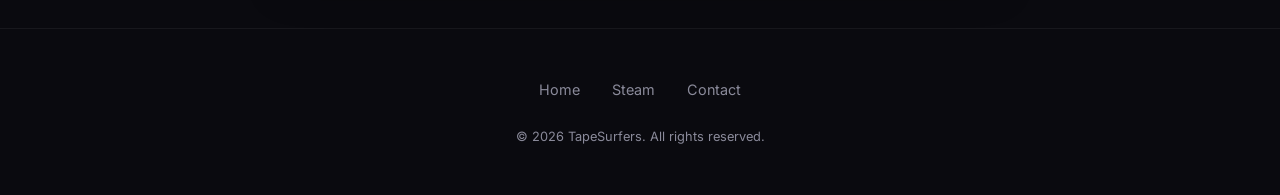
==== commit 9b3aaa62: "Update presskit.html" ====
--- a/presskit.html
+++ b/presskit.html
@@ -58,29 +58,27 @@
     <div class="container">
       <h2>Description</h2>
       <div class="description-block">
-        <p><strong>TapeSurfer</strong> is a 2D side-scrolling roguelite where you ride real stock charts. A price line scrolls across the screen &mdash; jump above to bet it goes up, drop below to bet it goes down. Every level is built from real historical price data.</p>
-
-        <h3>You ride the chart</h3>
-        <p>A price line scrolls across the screen. You're on it. Jump above to bet the price goes up. Drop below to bet it goes down. Read it right and your money grows. Read it wrong and it drains fast. That's the core &mdash; read the chart, pick your side, and hang on.</p>
-
-        <h3>Every level is a real market</h3>
-        <p>Coffee futures. Bitcoin. Gold. Historic crashes. Every level uses actual historical price data &mdash; commodities, crypto, stocks, forex, and bonds. The charts you're riding actually happened. Six tiers of markets, each wilder than the last.</p>
-
-        <h3>Chain combos, don't go broke</h3>
-        <p>String correct calls together to build streaks that multiply your gains. Get greedy and push too hard, and you'll start bleeding money by the second. Hit zero and you're out. Every run is a balancing act between playing it safe and pushing your luck.</p>
+        <p><strong>TapeSurfer</strong> is the stock market roguelite. A price line scrolls across the screen. You're on it. Jump above to bet the price goes up. Drop below to bet it goes down. Guess right and your money grows. Guess wrong and it drains fast. That's the whole game &mdash; read the line, pick your side, hang on.</p>
+
+        <h3>Every level actually happened</h3>
+        <p>Coffee. Bitcoin. Gold. The dot-com crash. Every level is built from a real price chart &mdash; stocks, crypto, commodities, currencies, and more. Six tiers, each wilder than the last. The lines you're riding aren't random. They're history.</p>
+
+        <h3>Push your luck, don't blow up</h3>
+        <p>String correct bets into streaks that multiply your earnings. Hold the pump button to crank up your risk &mdash; bigger rewards, but way faster losses. Cash out or ride the streak until you're wiped out. Hit zero and you're done.</p>
 
         <h3>Draft cards, shape your run</h3>
-        <p>Between stages, pick from a hand of cards that change how the game plays. Some spawn hazards on the chart. Others give you passive boosts or one-time power-ups. Each card reshapes the next level. When you die, you wake up in a basement clinic, talk to shady NPCs, unlock new skills, and go again.</p>
+        <p>Between stages, pick cards that reshape the next level &mdash; obstacles on the chart, passive boosts, one-time power-ups. When you die, you wake up in a basement clinic. Talk to shady NPCs. Unlock new skills at the black market. Go again.</p>
 
         <h3>Features</h3>
         <ul>
-          <li>Real market data &mdash; every level uses actual historical price charts you ride through</li>
-          <li>Roguelite card drafting &mdash; pick cards between stages that add hazards, boosts, and power-ups</li>
-          <li>More than 15 levels across 6 tiers &mdash; from coffee futures to abstract void</li>
-          <li>Market events &mdash; flash crashes, whale dumps, squeezes, and rug pulls shake up the chart mid-run</li>
-          <li>Streak combos &mdash; chain correct calls for multiplied rewards, or overextend and lose it all</li>
-          <li>Hub world &mdash; a basement clinic and black market between runs for upgrades and story</li>
-          <li>Free-choice level select &mdash; pick which markets to tackle, each with escalating entry fees</li>
+          <li>Real price charts &mdash; every level is a real historical chart: stocks, crypto, coffee, gold, and more</li>
+          <li>Card drafting &mdash; pick cards between stages that add obstacles, boosts, and power-ups</li>
+          <li>15+ levels across 6 tiers &mdash; from coffee to crypto to the abstract void</li>
+          <li>Market chaos &mdash; sudden crashes, price spikes, and scams hit mid-run</li>
+          <li>Streak combos &mdash; string correct bets for multiplied earnings, or get greedy and lose it all</li>
+          <li>Risk pump &mdash; hold a button to crank up your risk multiplier, but one wrong guess and you're wiped out</li>
+          <li>Hub world &mdash; a basement clinic and black market between runs for upgrades, skills, and story</li>
+          <li>Choose your path &mdash; pick which markets to tackle, each with escalating entry fees</li>
         </ul>
       </div>
     </div>
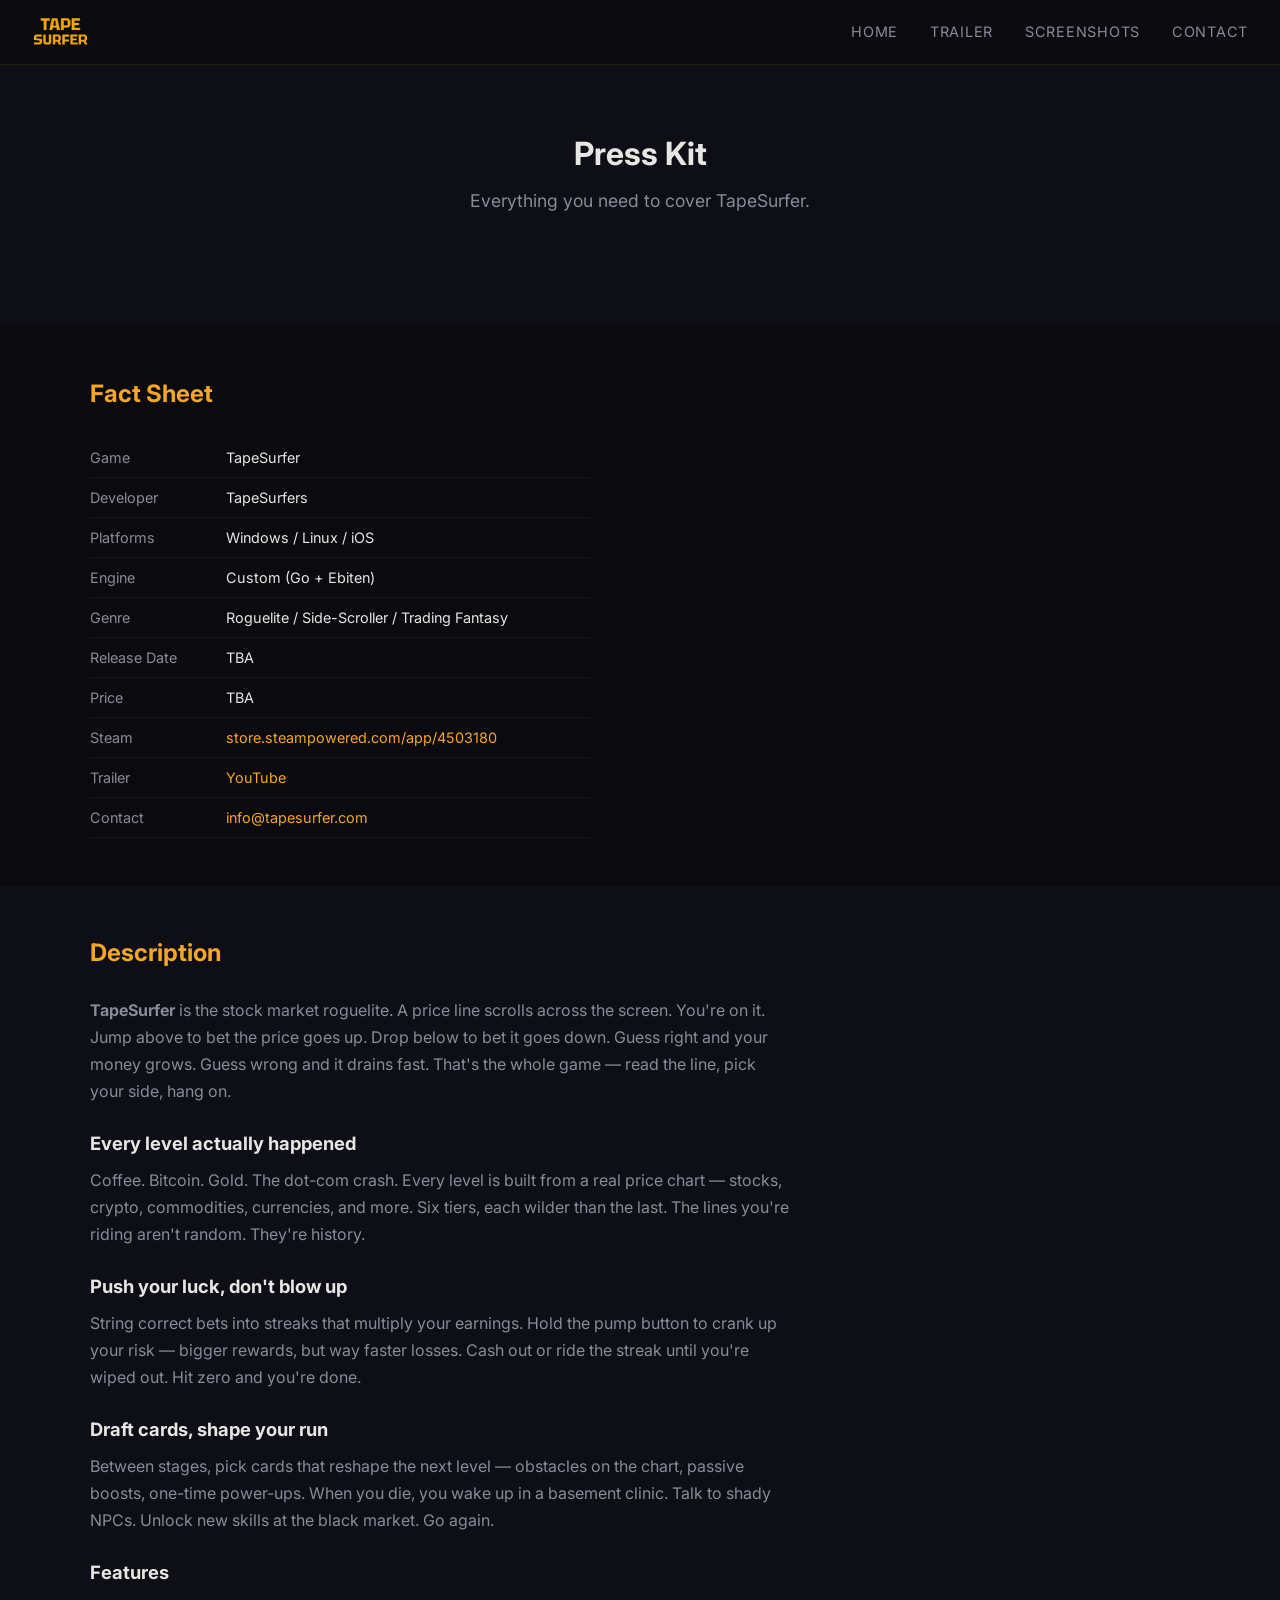
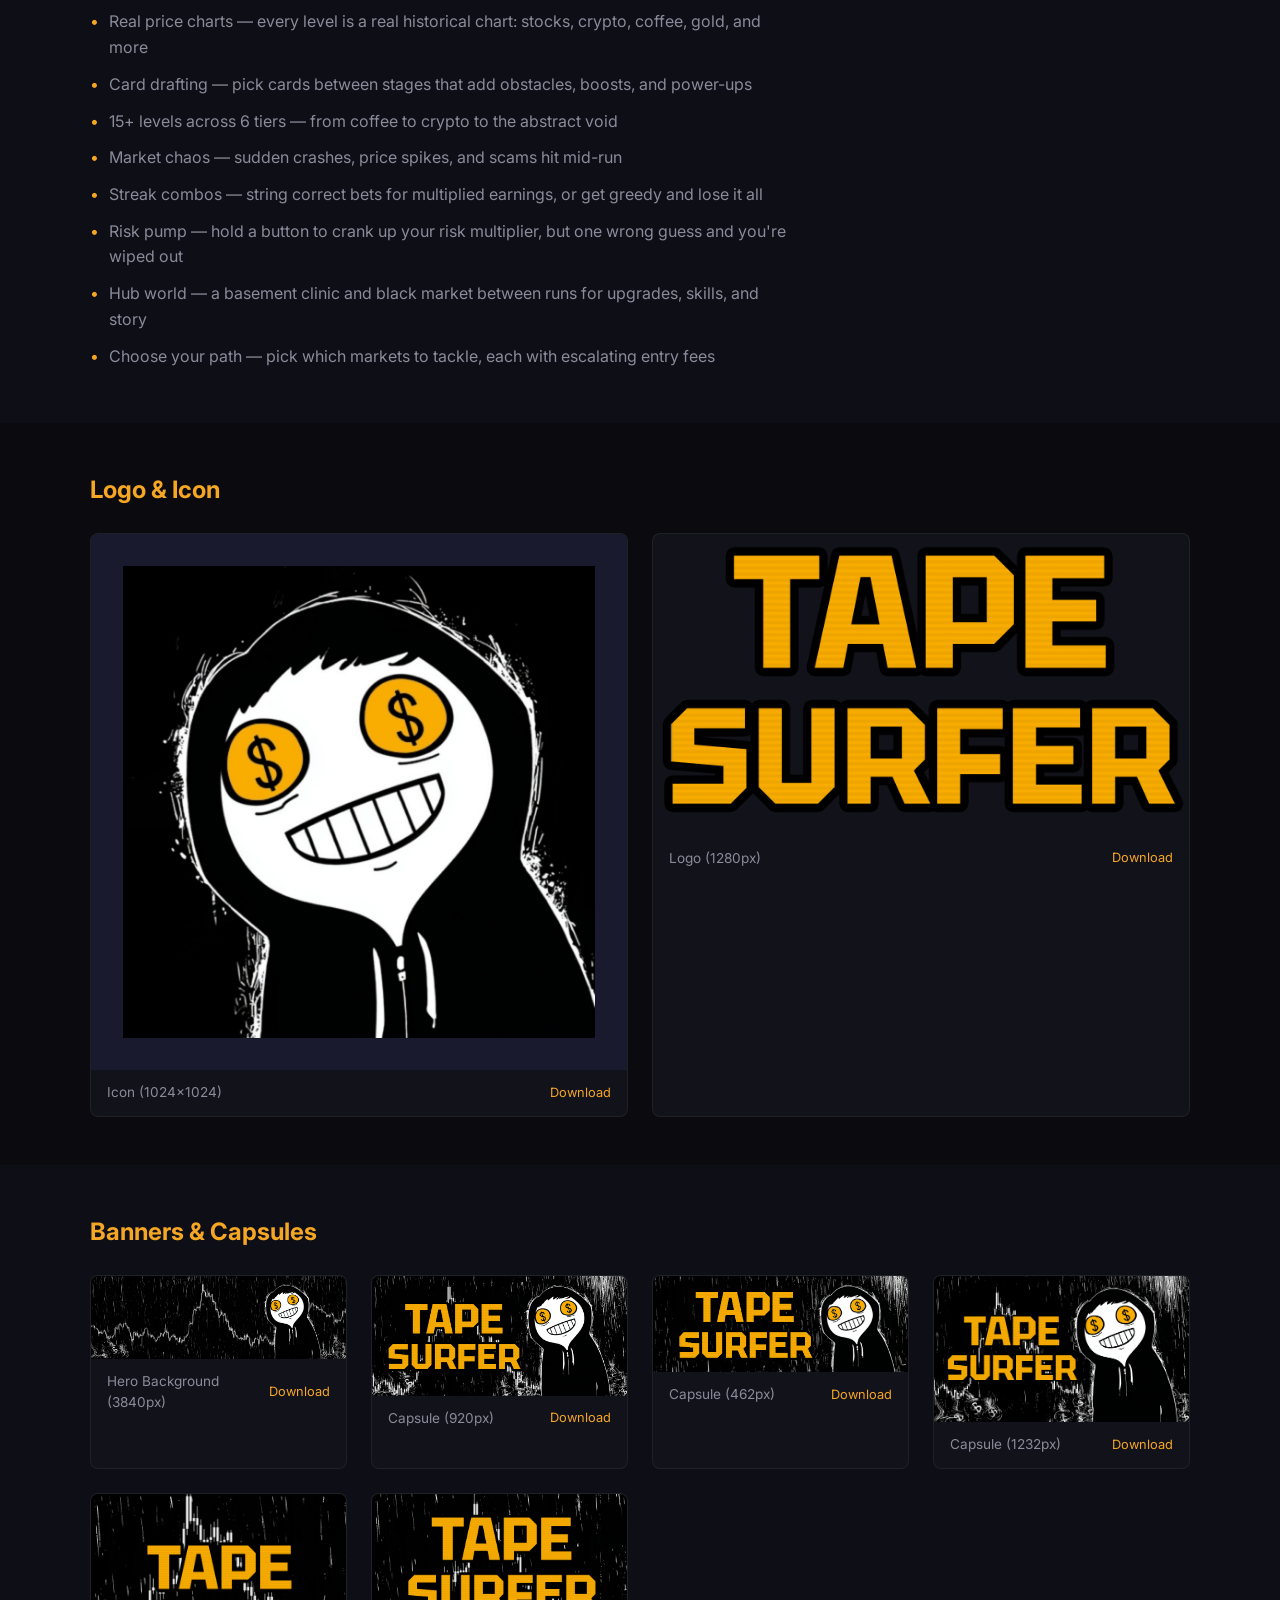
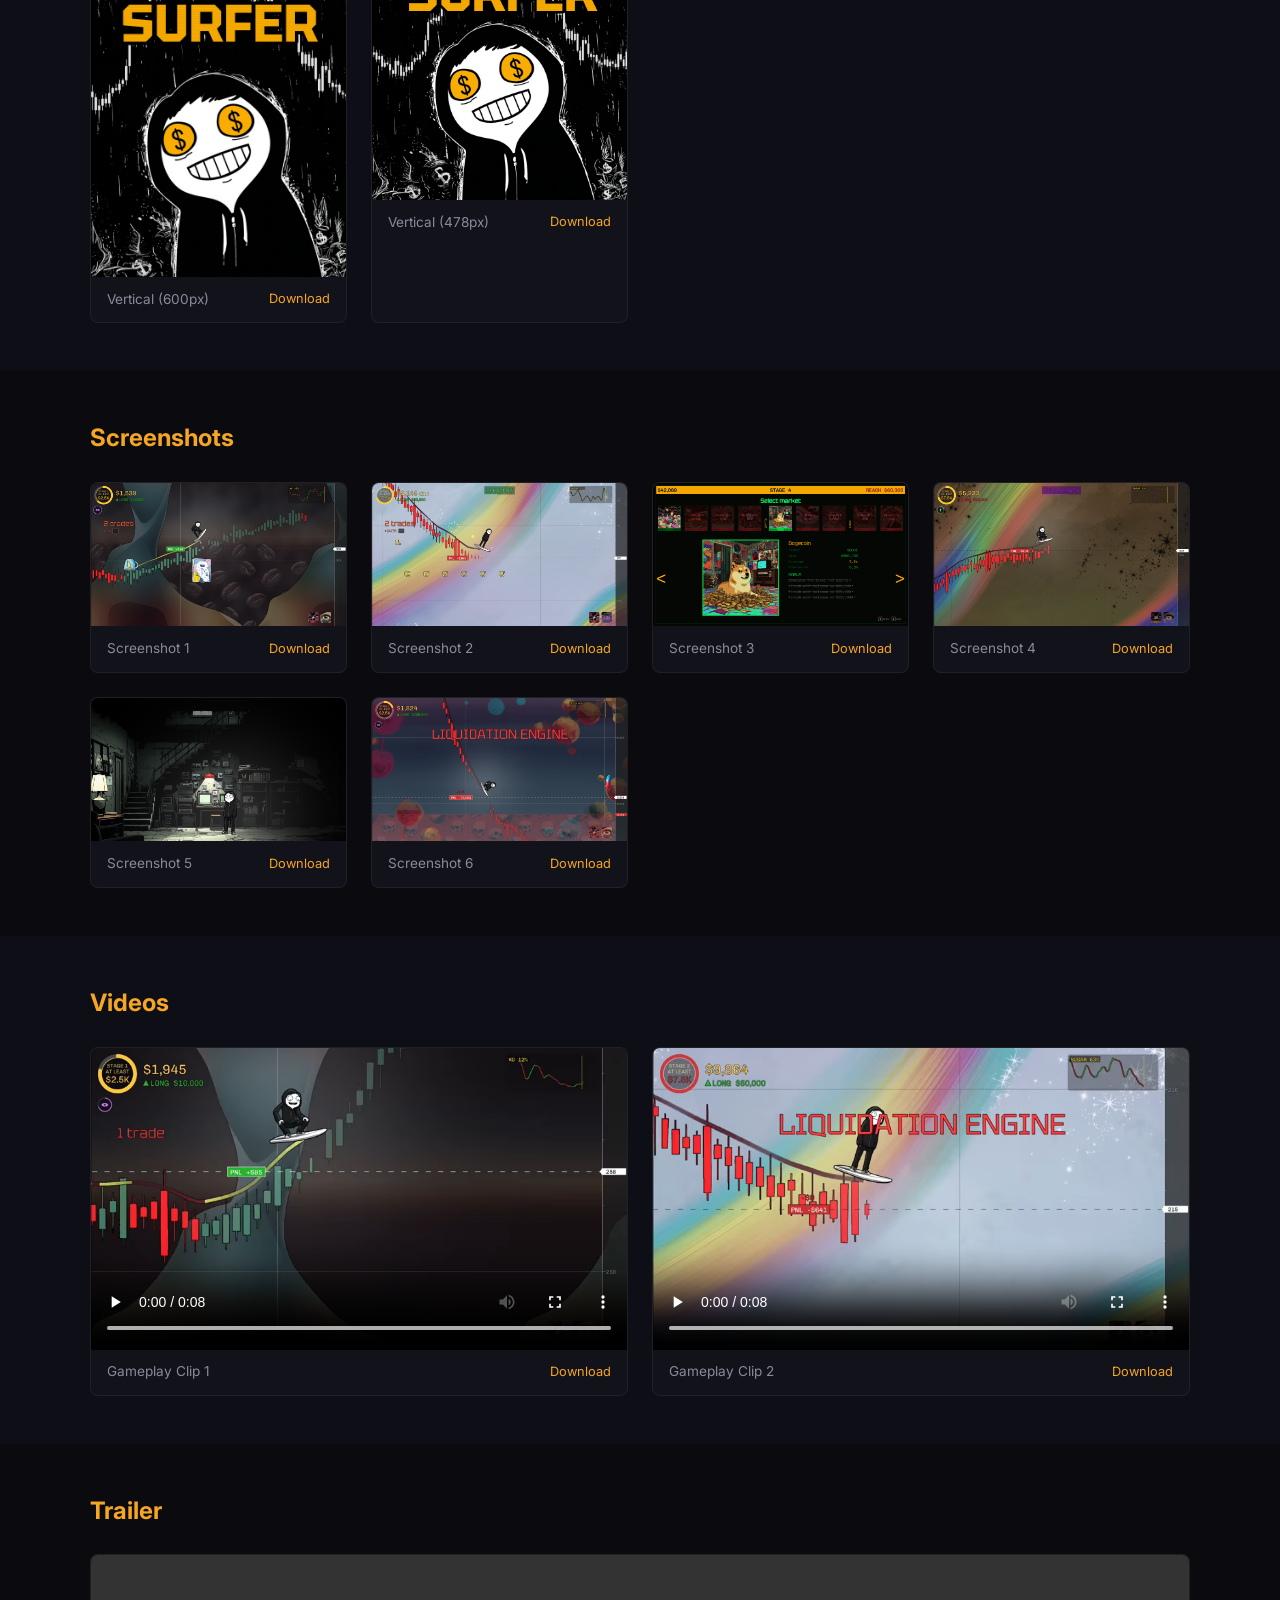
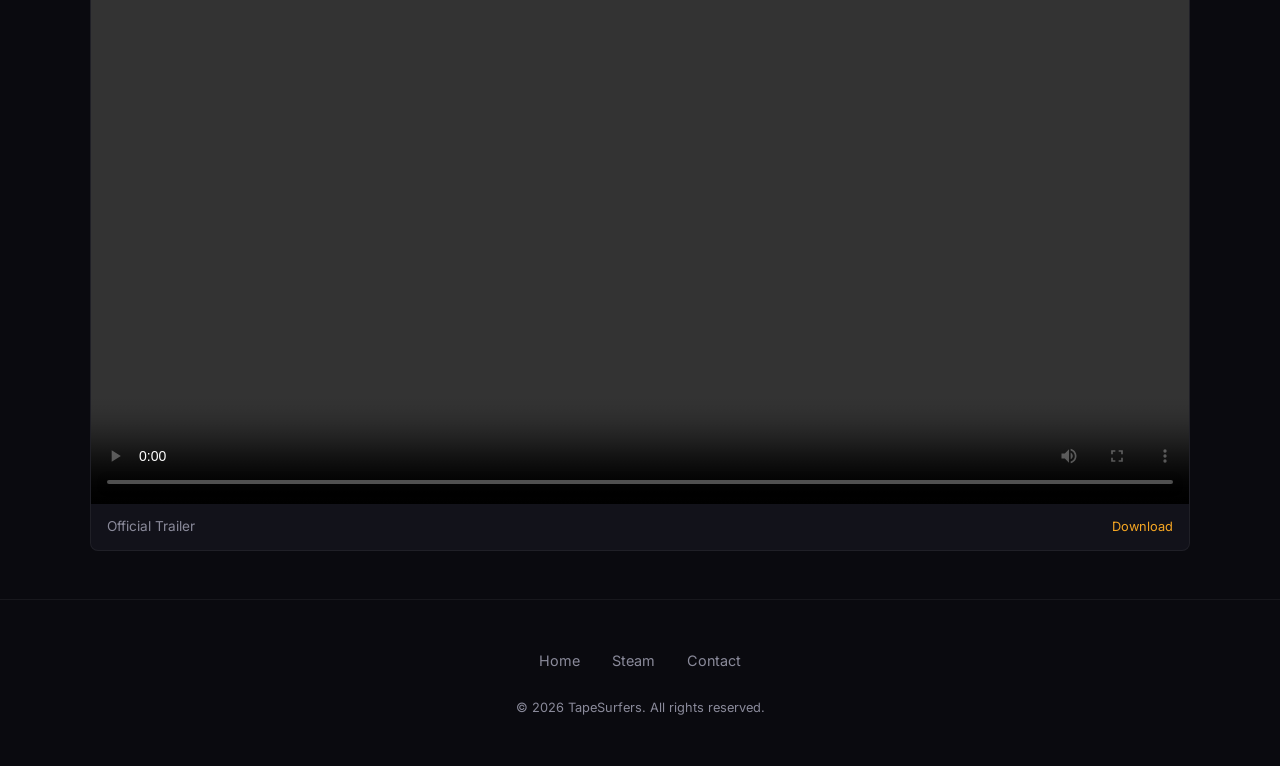
==== commit 38a2ecf6: "Update presskit.html" ====
--- a/presskit.html
+++ b/presskit.html
@@ -240,10 +240,17 @@
   <section class="presskit-section">
     <div class="container">
       <h2>Trailer</h2>
-      <a href="https://www.youtube.com/watch?v=7OALyud1-nM" class="trailer-link" target="_blank" rel="noopener" style="max-width:700px;">
-        <img src="https://img.youtube.com/vi/7OALyud1-nM/maxresdefault.jpg" alt="TapeSurfer Trailer" loading="lazy">
-        <div class="trailer-play">&#9654;</div>
-      </a>
+      <div class="assets-grid">
+        <div class="asset-card">
+          <video controls preload="metadata" style="width:100%;display:block;">
+            <source src="assets/tapesurfer-official-trailer.mp4" type="video/mp4">
+          </video>
+          <div class="asset-label">
+            <span>Official Trailer</span>
+            <a href="assets/tapesurfer-official-trailer.mp4" download>Download</a>
+          </div>
+        </div>
+      </div>
     </div>
   </section>
 
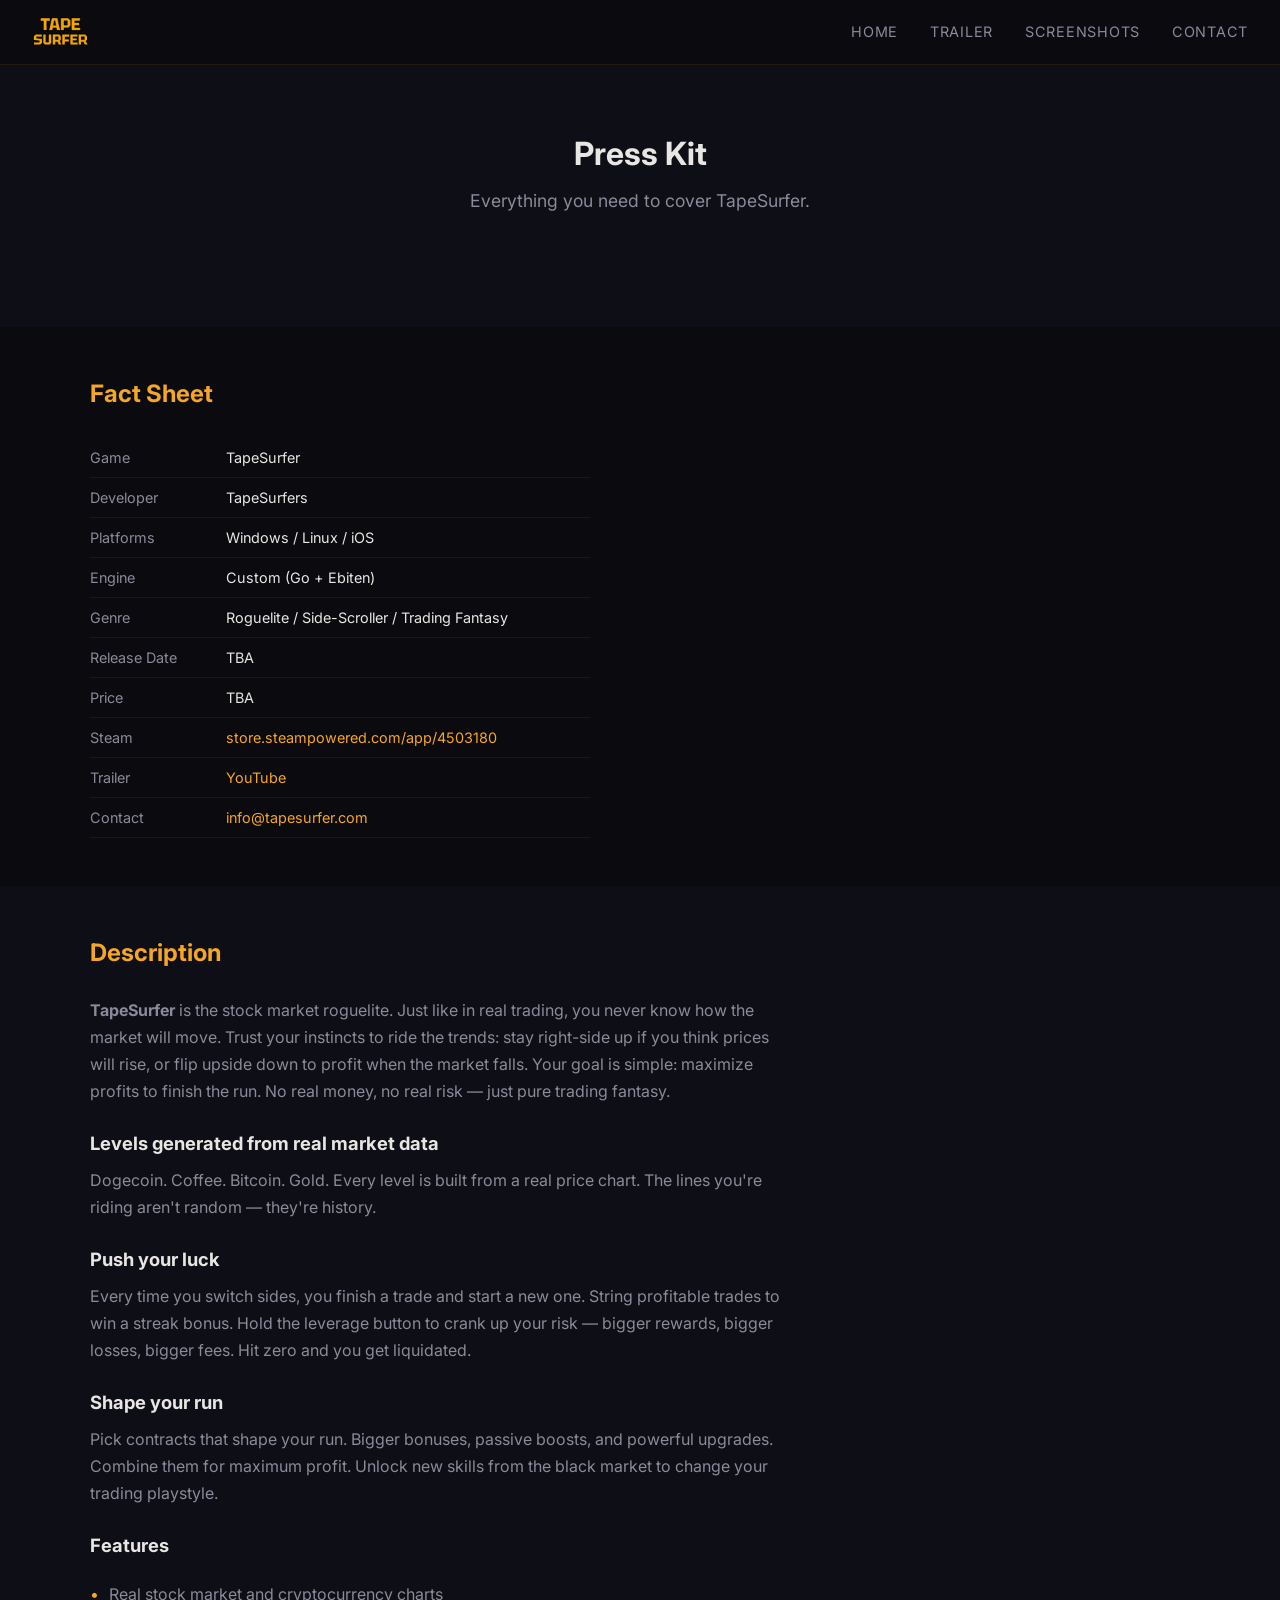
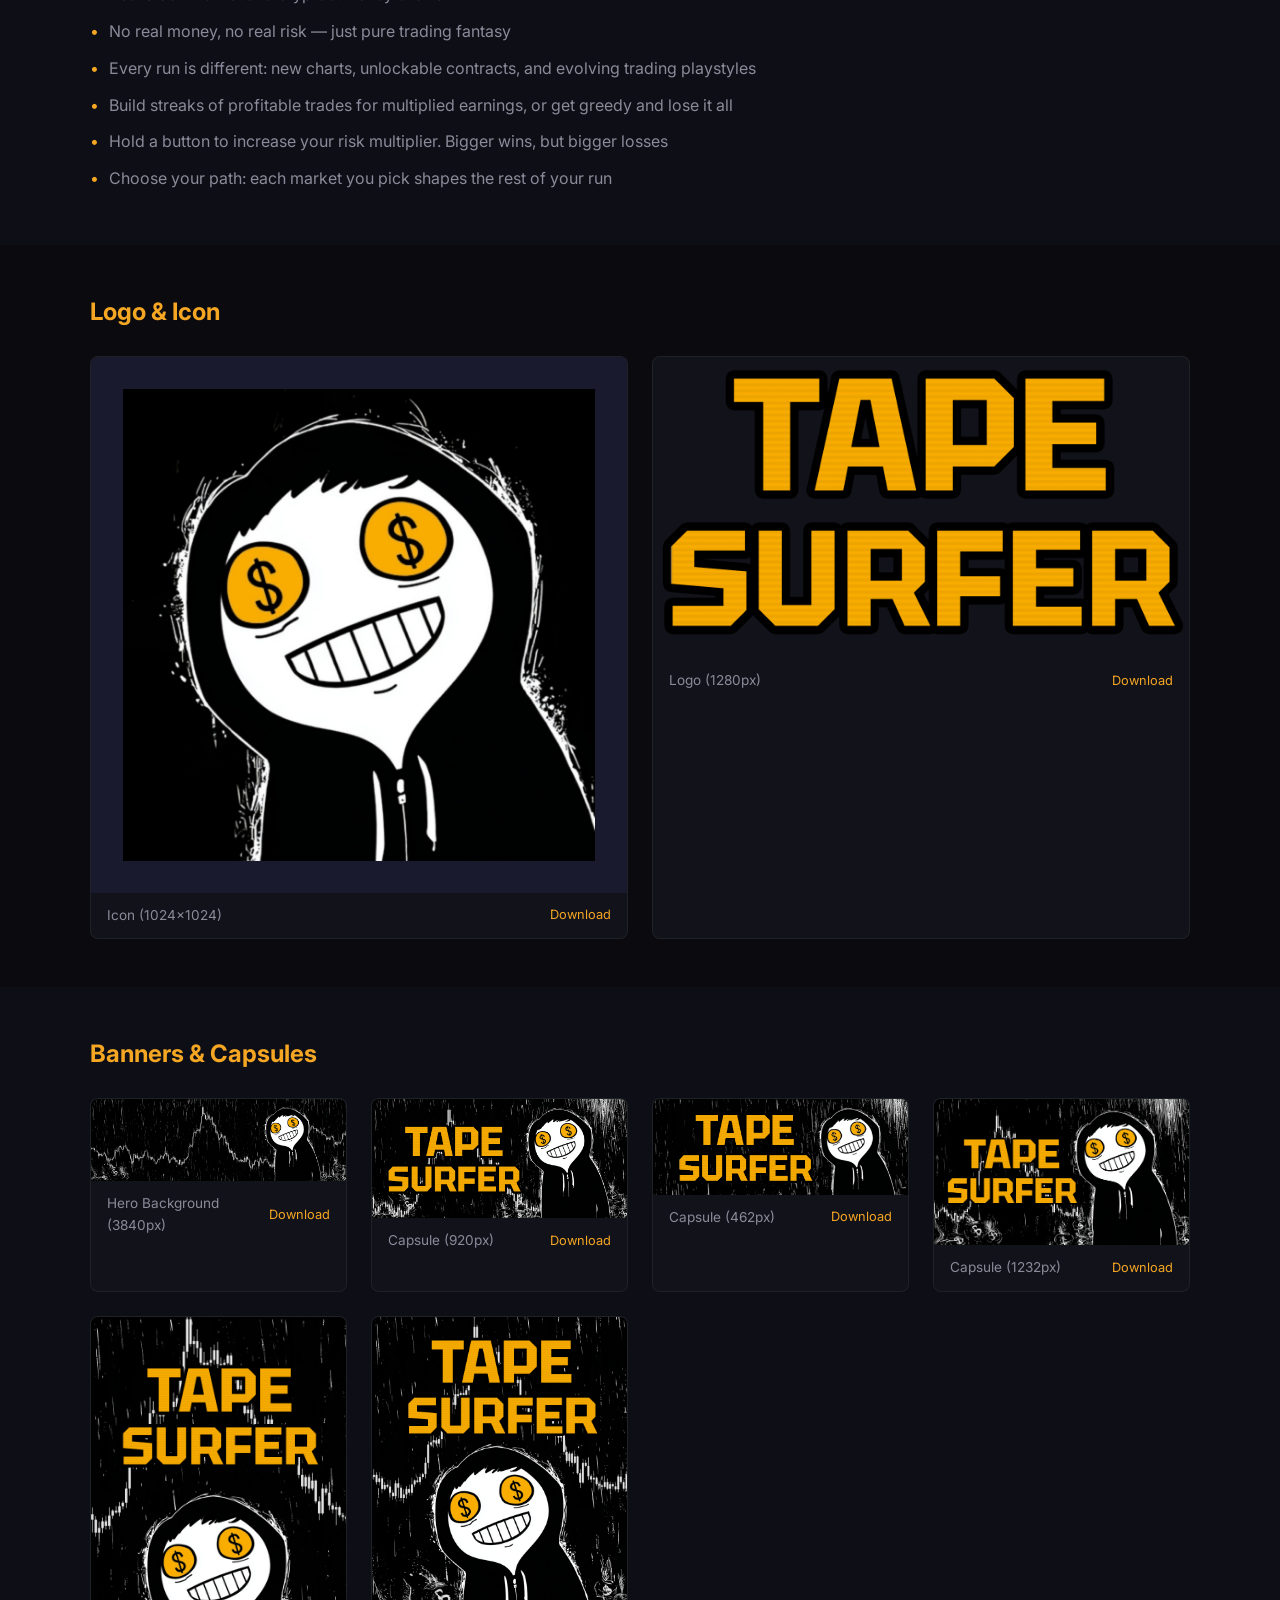
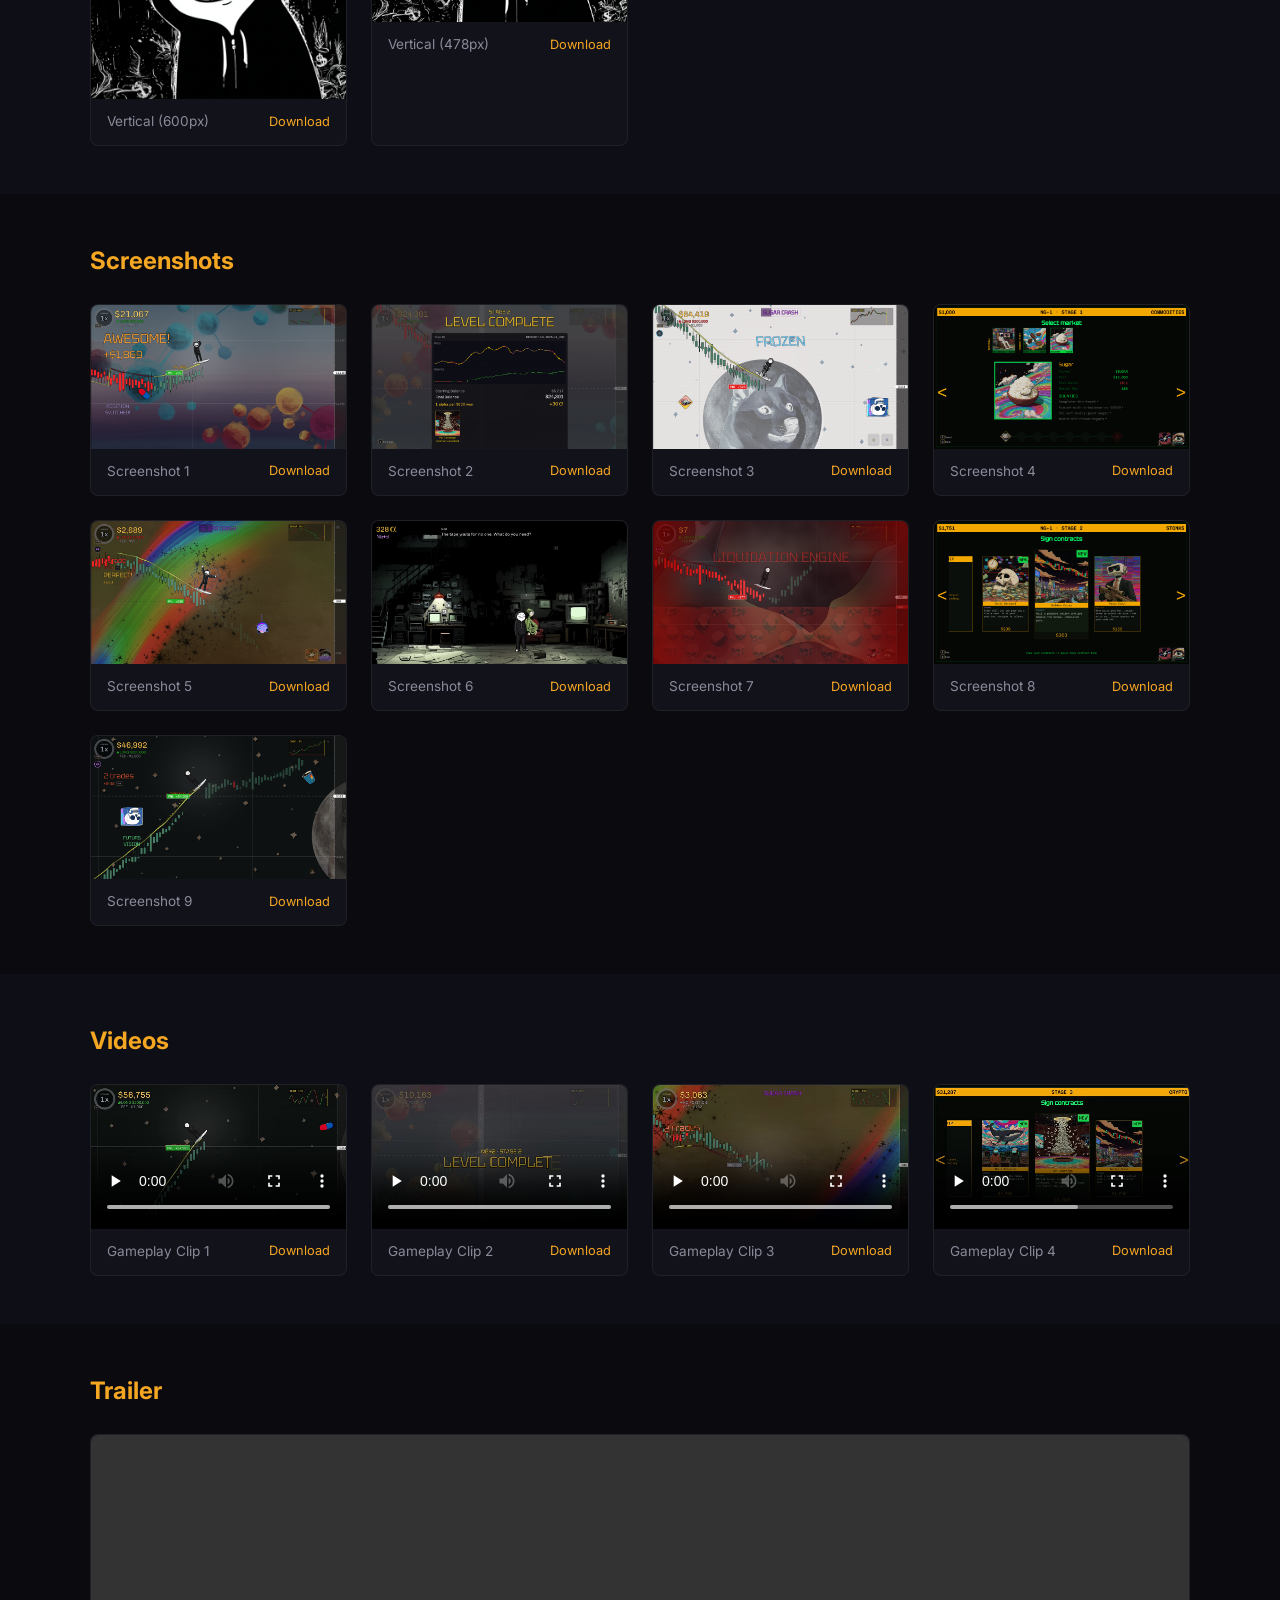
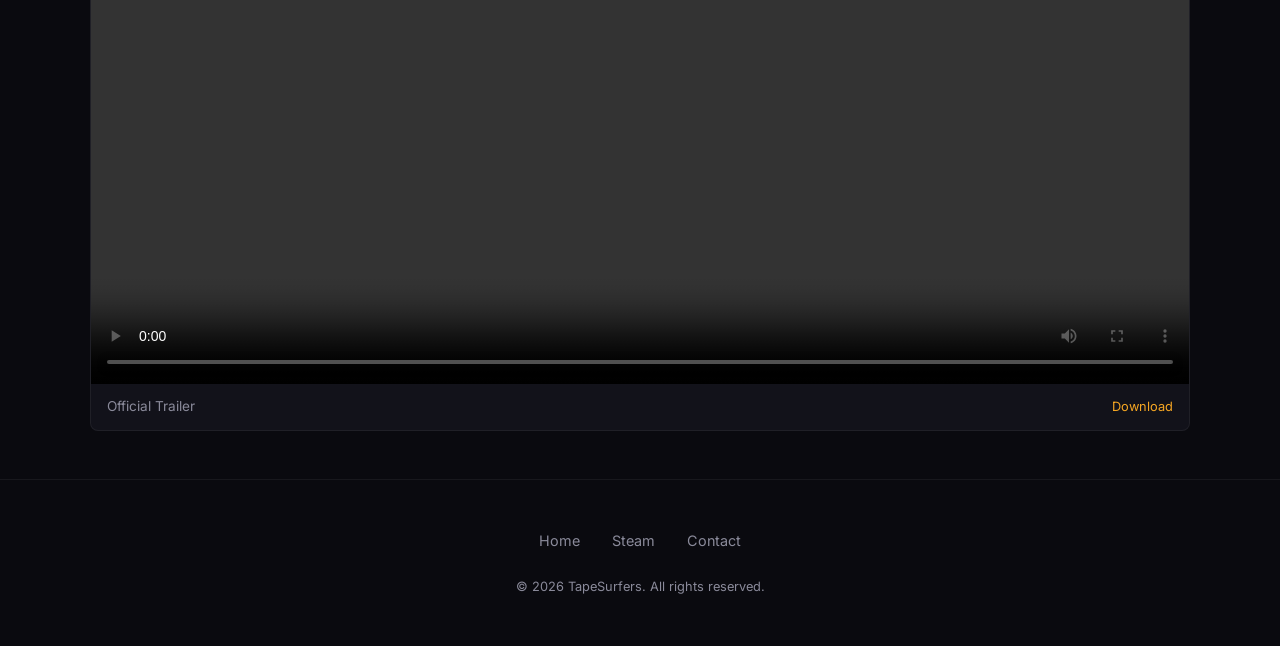
==== commit e72a3dd3: "Update presskit.html" ====
--- a/presskit.html
+++ b/presskit.html
@@ -58,27 +58,25 @@
     <div class="container">
       <h2>Description</h2>
       <div class="description-block">
-        <p><strong>TapeSurfer</strong> is the stock market roguelite. A price line scrolls across the screen. You're on it. Jump above to bet the price goes up. Drop below to bet it goes down. Guess right and your money grows. Guess wrong and it drains fast. That's the whole game &mdash; read the line, pick your side, hang on.</p>
-
-        <h3>Every level actually happened</h3>
-        <p>Coffee. Bitcoin. Gold. The dot-com crash. Every level is built from a real price chart &mdash; stocks, crypto, commodities, currencies, and more. Six tiers, each wilder than the last. The lines you're riding aren't random. They're history.</p>
-
-        <h3>Push your luck, don't blow up</h3>
-        <p>String correct bets into streaks that multiply your earnings. Hold the pump button to crank up your risk &mdash; bigger rewards, but way faster losses. Cash out or ride the streak until you're wiped out. Hit zero and you're done.</p>
-
-        <h3>Draft cards, shape your run</h3>
-        <p>Between stages, pick cards that reshape the next level &mdash; obstacles on the chart, passive boosts, one-time power-ups. When you die, you wake up in a basement clinic. Talk to shady NPCs. Unlock new skills at the black market. Go again.</p>
+        <p><strong>TapeSurfer</strong> is the stock market roguelite. Just like in real trading, you never know how the market will move. Trust your instincts to ride the trends: stay right-side up if you think prices will rise, or flip upside down to profit when the market falls. Your goal is simple: maximize profits to finish the run. No real money, no real risk &mdash; just pure trading fantasy.</p>
+
+        <h3>Levels generated from real market data</h3>
+        <p>Dogecoin. Coffee. Bitcoin. Gold. Every level is built from a real price chart. The lines you're riding aren't random &mdash; they're history.</p>
+
+        <h3>Push your luck</h3>
+        <p>Every time you switch sides, you finish a trade and start a new one. String profitable trades to win a streak bonus. Hold the leverage button to crank up your risk &mdash; bigger rewards, bigger losses, bigger fees. Hit zero and you get liquidated.</p>
+
+        <h3>Shape your run</h3>
+        <p>Pick contracts that shape your run. Bigger bonuses, passive boosts, and powerful upgrades. Combine them for maximum profit. Unlock new skills from the black market to change your trading playstyle.</p>
 
         <h3>Features</h3>
         <ul>
-          <li>Real price charts &mdash; every level is a real historical chart: stocks, crypto, coffee, gold, and more</li>
-          <li>Card drafting &mdash; pick cards between stages that add obstacles, boosts, and power-ups</li>
-          <li>15+ levels across 6 tiers &mdash; from coffee to crypto to the abstract void</li>
-          <li>Market chaos &mdash; sudden crashes, price spikes, and scams hit mid-run</li>
-          <li>Streak combos &mdash; string correct bets for multiplied earnings, or get greedy and lose it all</li>
-          <li>Risk pump &mdash; hold a button to crank up your risk multiplier, but one wrong guess and you're wiped out</li>
-          <li>Hub world &mdash; a basement clinic and black market between runs for upgrades, skills, and story</li>
-          <li>Choose your path &mdash; pick which markets to tackle, each with escalating entry fees</li>
+          <li>Real stock market and cryptocurrency charts</li>
+          <li>No real money, no real risk &mdash; just pure trading fantasy</li>
+          <li>Every run is different: new charts, unlockable contracts, and evolving trading playstyles</li>
+          <li>Build streaks of profitable trades for multiplied earnings, or get greedy and lose it all</li>
+          <li>Hold a button to increase your risk multiplier. Bigger wins, but bigger losses</li>
+          <li>Choose your path: each market you pick shapes the rest of your run</li>
         </ul>
       </div>
     </div>
@@ -205,6 +203,27 @@
             <a href="assets/screenshots/6.png" download>Download</a>
           </div>
         </div>
+        <div class="asset-card">
+          <img src="assets/screenshots/7.png" alt="Screenshot 7" loading="lazy">
+          <div class="asset-label">
+            <span>Screenshot 7</span>
+            <a href="assets/screenshots/7.png" download>Download</a>
+          </div>
+        </div>
+        <div class="asset-card">
+          <img src="assets/screenshots/8.png" alt="Screenshot 8" loading="lazy">
+          <div class="asset-label">
+            <span>Screenshot 8</span>
+            <a href="assets/screenshots/8.png" download>Download</a>
+          </div>
+        </div>
+        <div class="asset-card">
+          <img src="assets/screenshots/9.png" alt="Screenshot 9" loading="lazy">
+          <div class="asset-label">
+            <span>Screenshot 9</span>
+            <a href="assets/screenshots/9.png" download>Download</a>
+          </div>
+        </div>
       </div>
     </div>
   </section>
@@ -230,6 +249,24 @@
           <div class="asset-label">
             <span>Gameplay Clip 2</span>
             <a href="assets/videos/clip.2.webm" download>Download</a>
+          </div>
+        </div>
+        <div class="asset-card">
+          <video controls preload="metadata" style="width:100%;display:block;">
+            <source src="assets/videos/clip.3.webm" type="video/webm">
+          </video>
+          <div class="asset-label">
+            <span>Gameplay Clip 3</span>
+            <a href="assets/videos/clip.3.webm" download>Download</a>
+          </div>
+        </div>
+        <div class="asset-card">
+          <video controls preload="metadata" style="width:100%;display:block;">
+            <source src="assets/videos/clip.4.webm" type="video/webm">
+          </video>
+          <div class="asset-label">
+            <span>Gameplay Clip 4</span>
+            <a href="assets/videos/clip.4.webm" download>Download</a>
           </div>
         </div>
       </div>
--- a/css/style.css
+++ b/css/style.css
@@ -354,6 +354,27 @@
   object-fit: cover;
 }
 
+/* clips */
+.clips {
+  background: var(--bg-section);
+}
+
+.clips-grid {
+  display: grid;
+  grid-template-columns: repeat(2, 1fr);
+  gap: 1rem;
+}
+
+.clips-grid video {
+  display: block;
+  width: 100%;
+  aspect-ratio: 16/9;
+  object-fit: cover;
+  border-radius: 8px;
+  border: 1px solid rgba(255, 255, 255, 0.06);
+  background: #000;
+}
+
 /* press kit */
 .press {
   background: var(--bg-section);
@@ -521,6 +542,10 @@
     grid-template-columns: 1fr 1fr;
   }
 
+  .clips-grid {
+    grid-template-columns: 1fr;
+  }
+
   .features-grid {
     grid-template-columns: 1fr;
   }
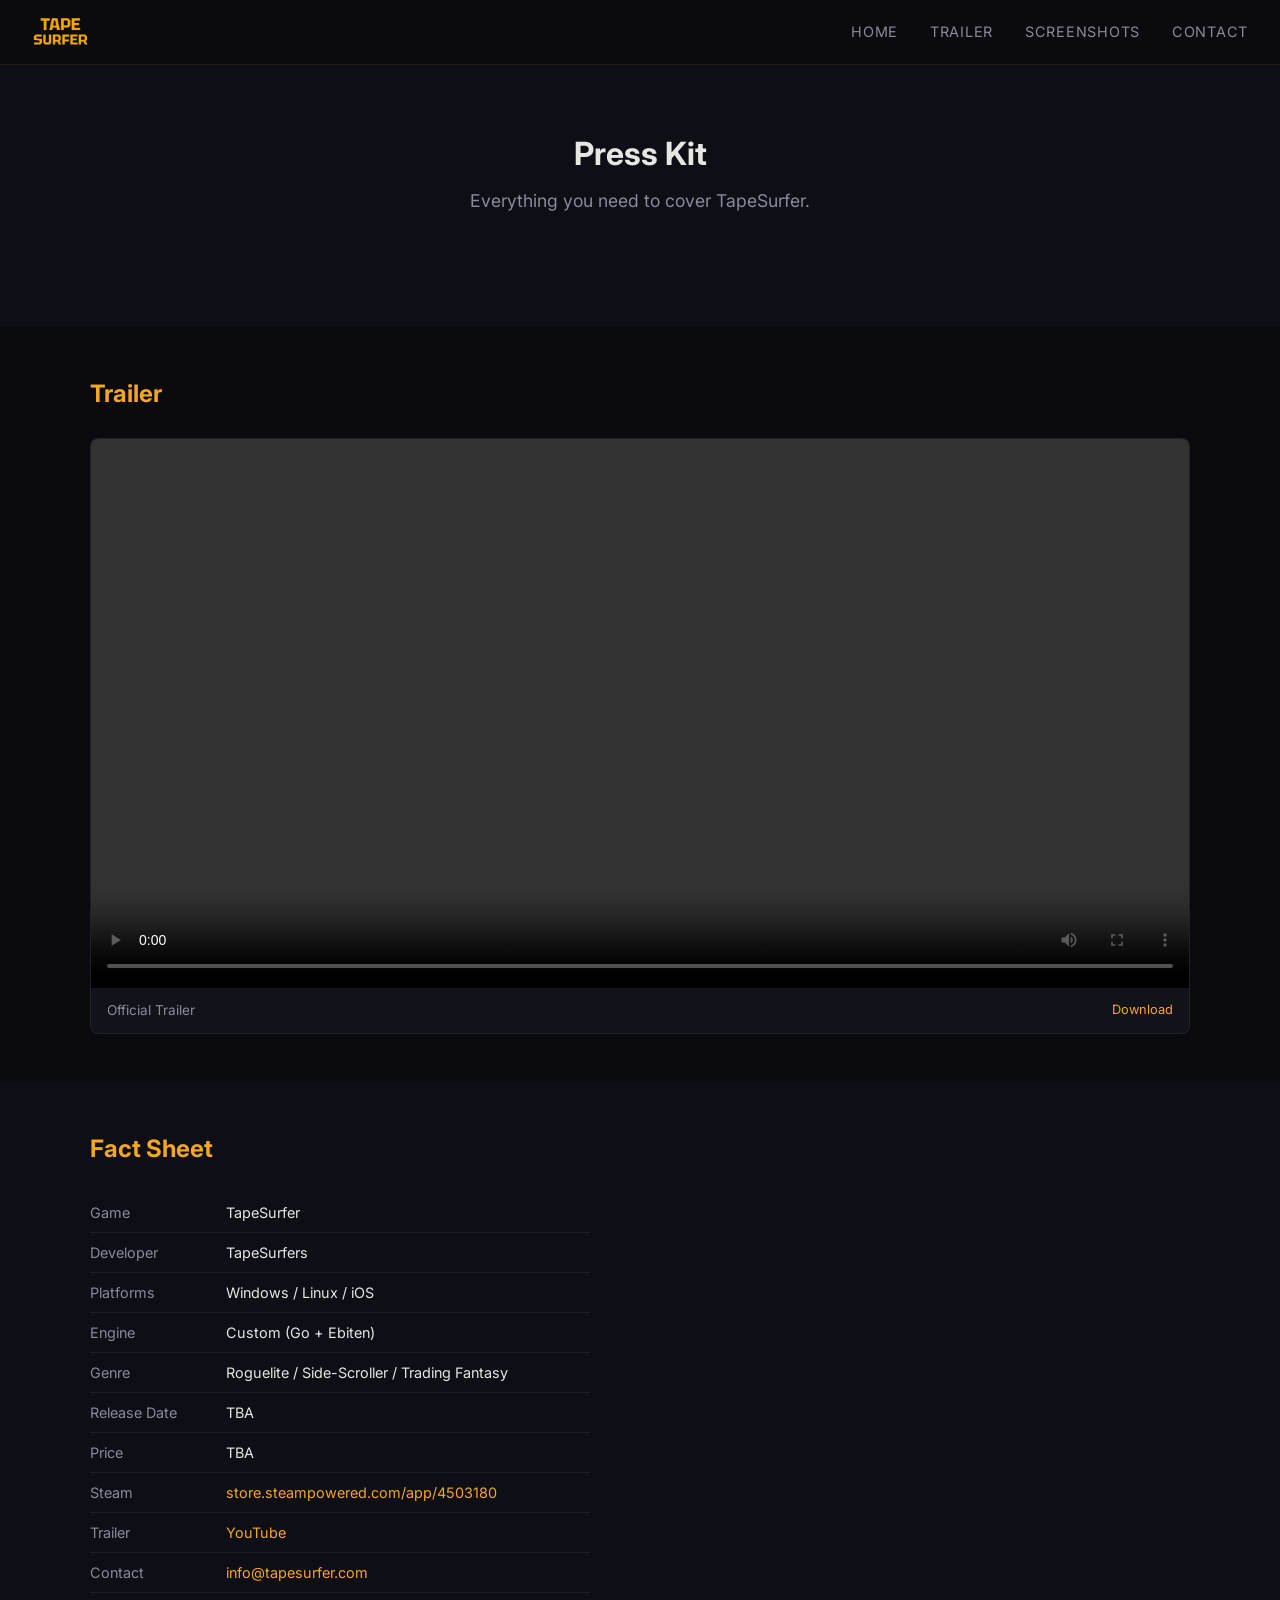
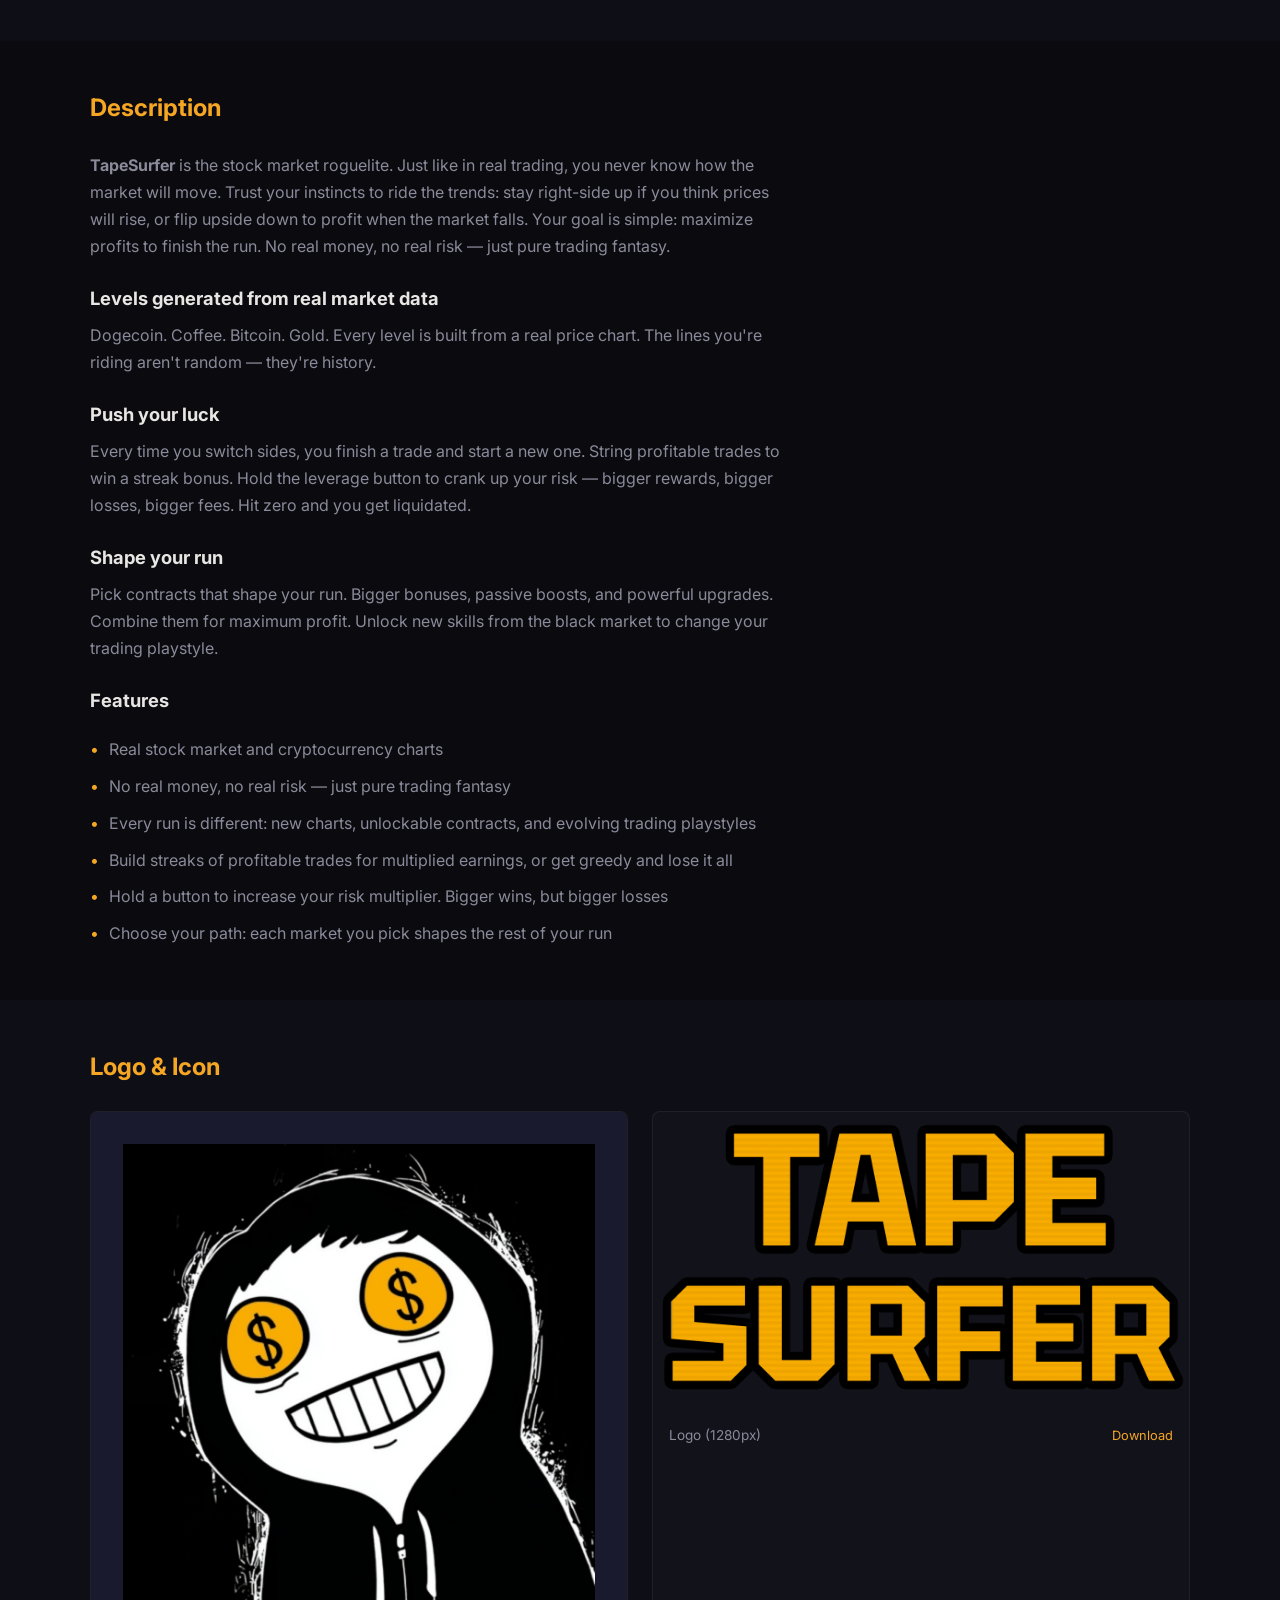
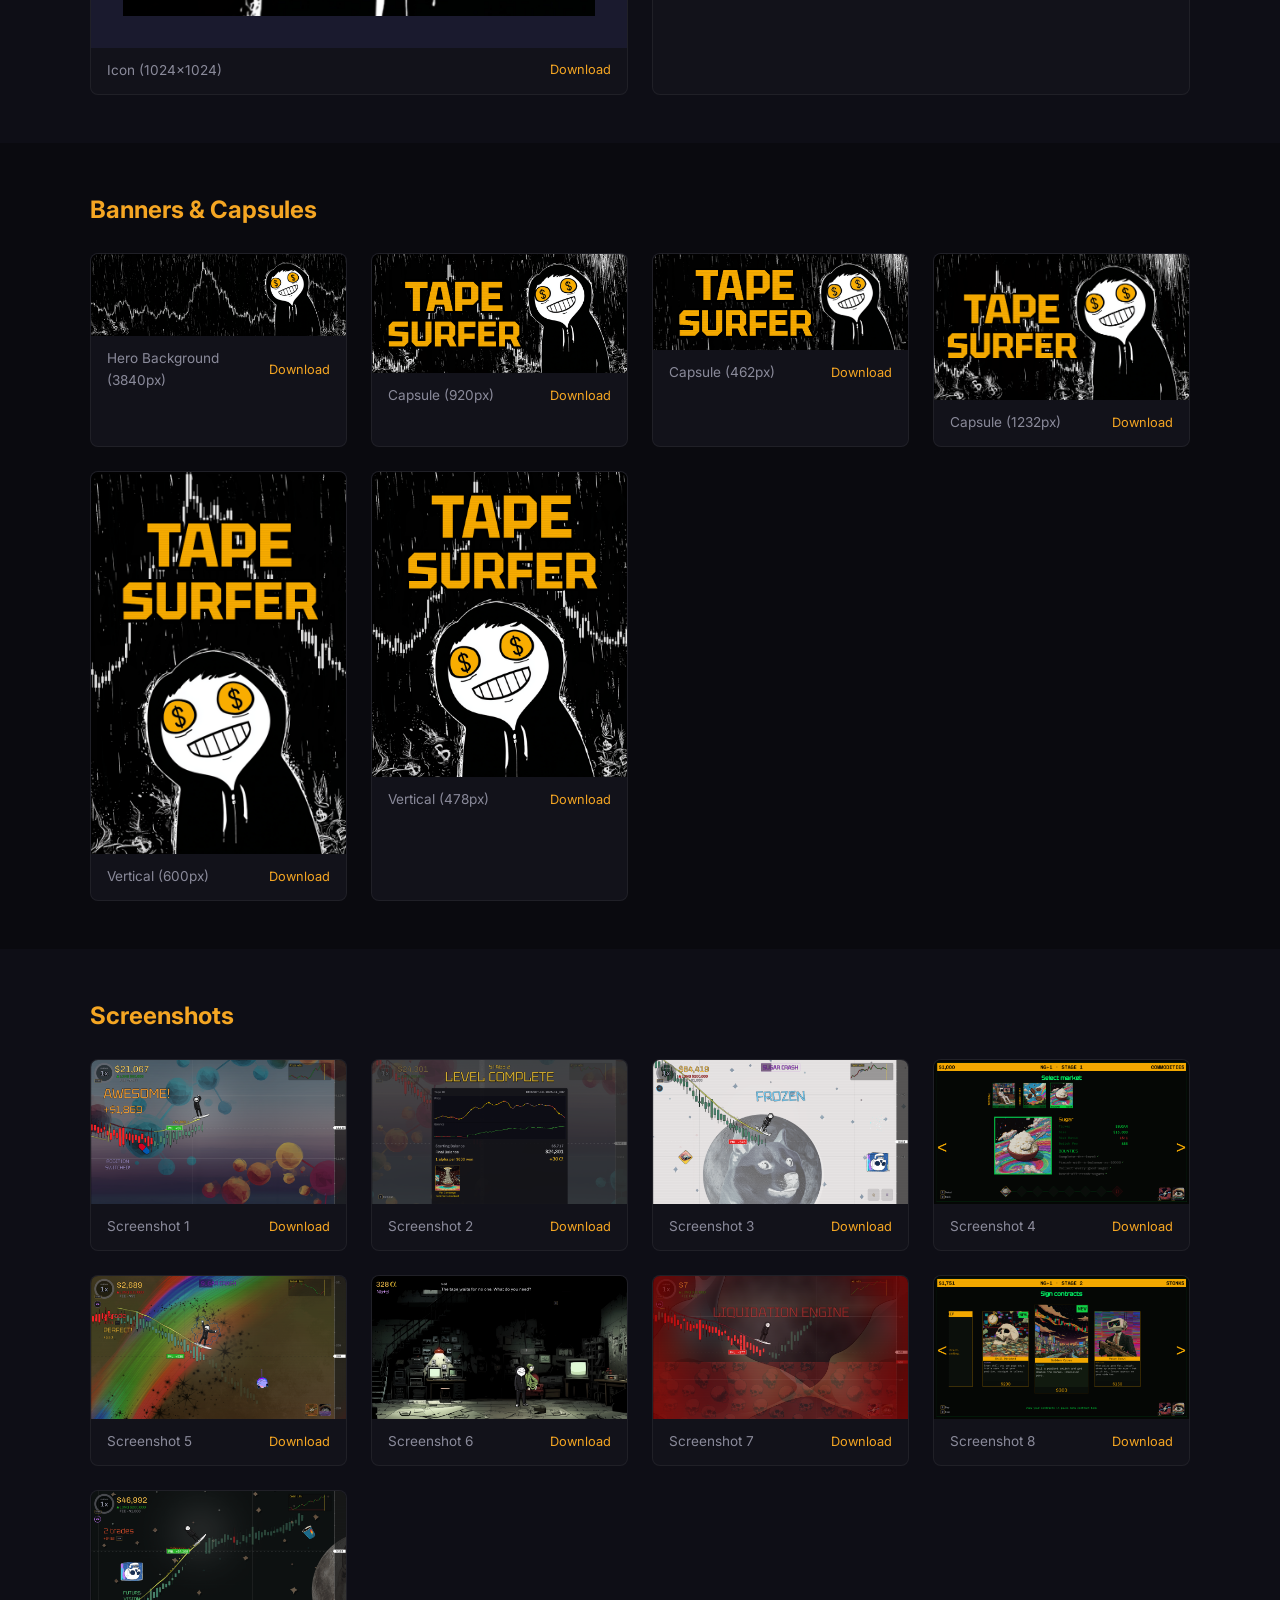
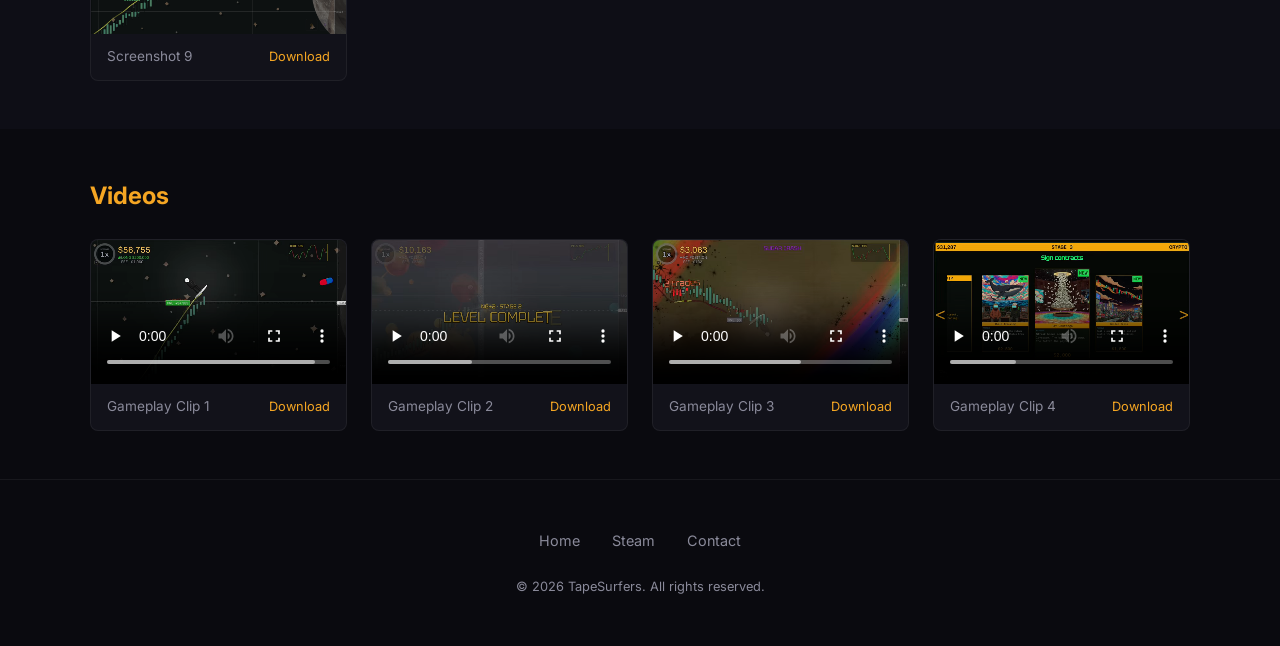
==== commit 2804d738: "Update presskit.html" ====
--- a/presskit.html
+++ b/presskit.html
@@ -34,6 +34,24 @@
     </div>
   </section>
 
+  <!-- trailer -->
+  <section class="presskit-section">
+    <div class="container">
+      <h2>Trailer</h2>
+      <div class="assets-grid">
+        <div class="asset-card">
+          <video controls preload="metadata" style="width:100%;display:block;">
+            <source src="assets/tapesurfer-official-trailer.mp4" type="video/mp4">
+          </video>
+          <div class="asset-label">
+            <span>Official Trailer</span>
+            <a href="assets/tapesurfer-official-trailer.mp4" download>Download</a>
+          </div>
+        </div>
+      </div>
+    </div>
+  </section>
+
   <!-- fact sheet -->
   <section class="presskit-section">
     <div class="container">
@@ -273,24 +291,6 @@
     </div>
   </section>
 
-  <!-- trailer -->
-  <section class="presskit-section">
-    <div class="container">
-      <h2>Trailer</h2>
-      <div class="assets-grid">
-        <div class="asset-card">
-          <video controls preload="metadata" style="width:100%;display:block;">
-            <source src="assets/tapesurfer-official-trailer.mp4" type="video/mp4">
-          </video>
-          <div class="asset-label">
-            <span>Official Trailer</span>
-            <a href="assets/tapesurfer-official-trailer.mp4" download>Download</a>
-          </div>
-        </div>
-      </div>
-    </div>
-  </section>
-
   <!-- footer -->
   <footer class="footer">
     <ul class="footer-links">
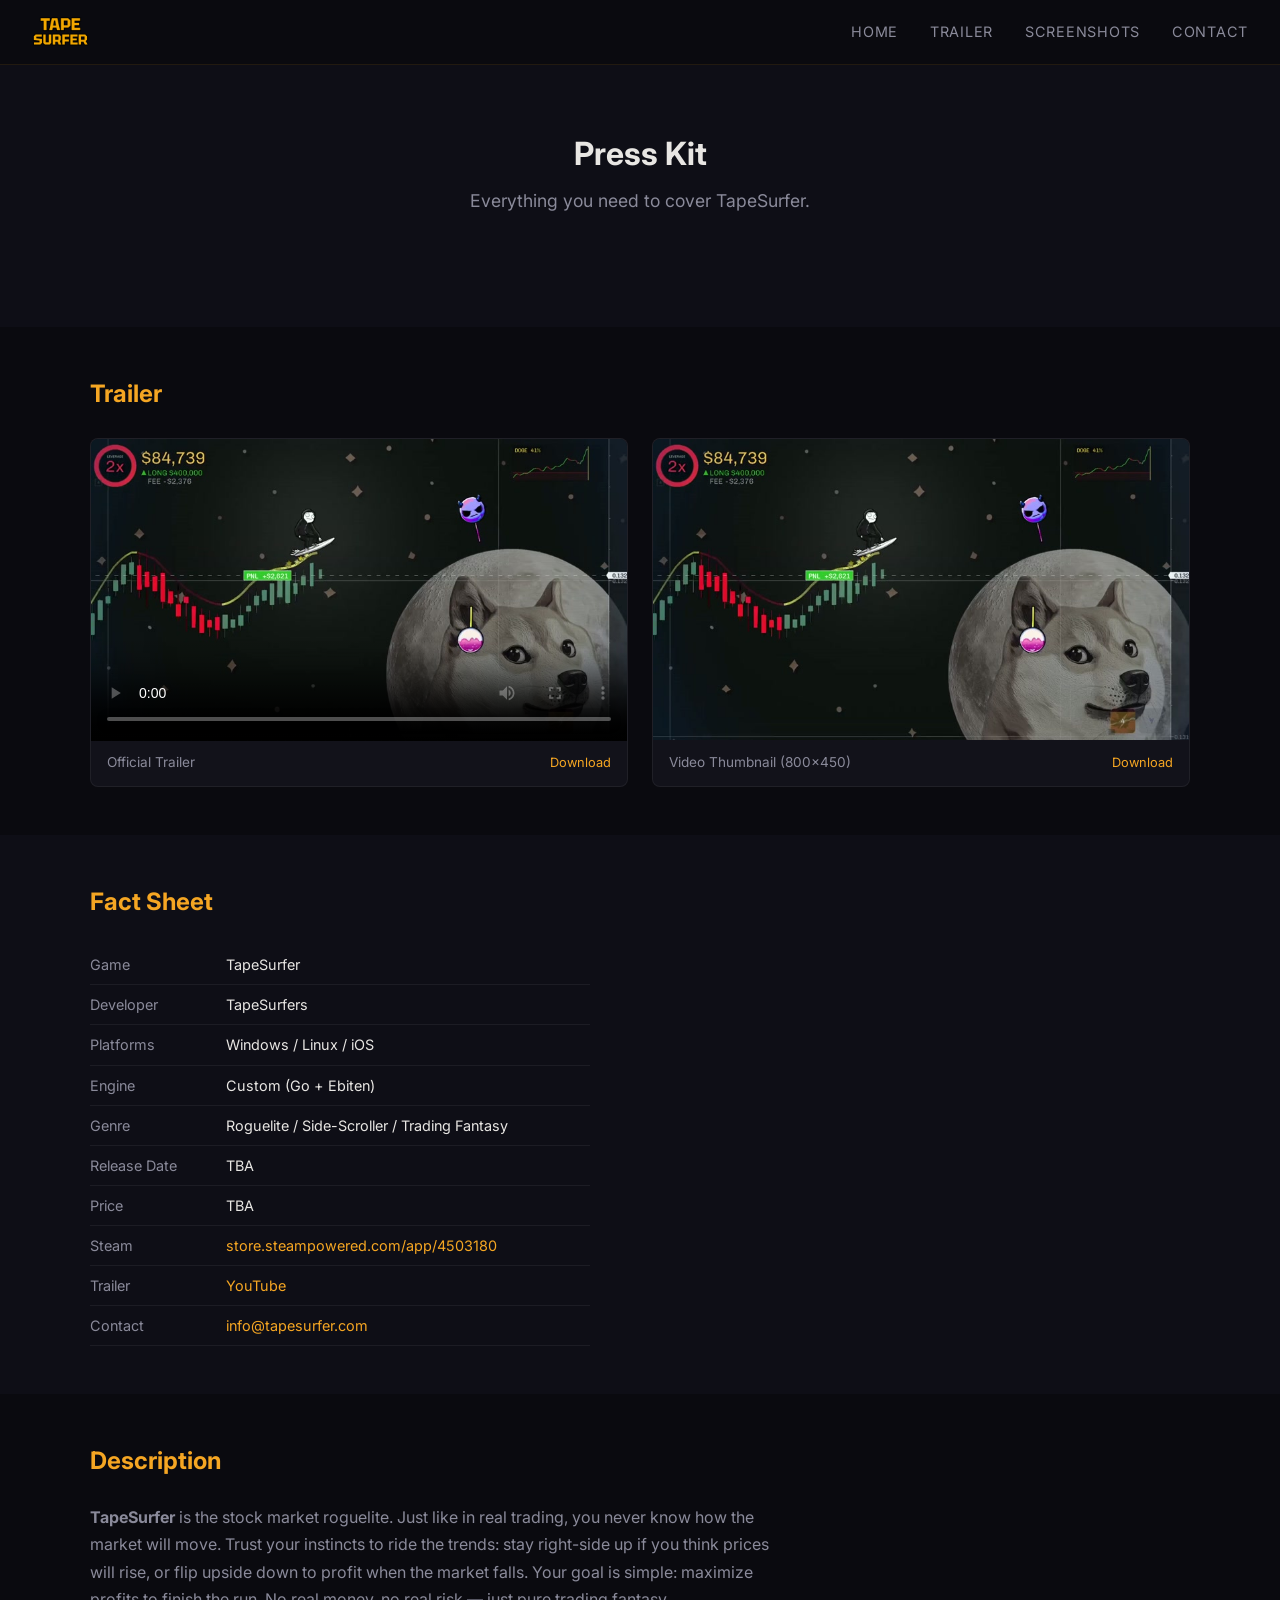
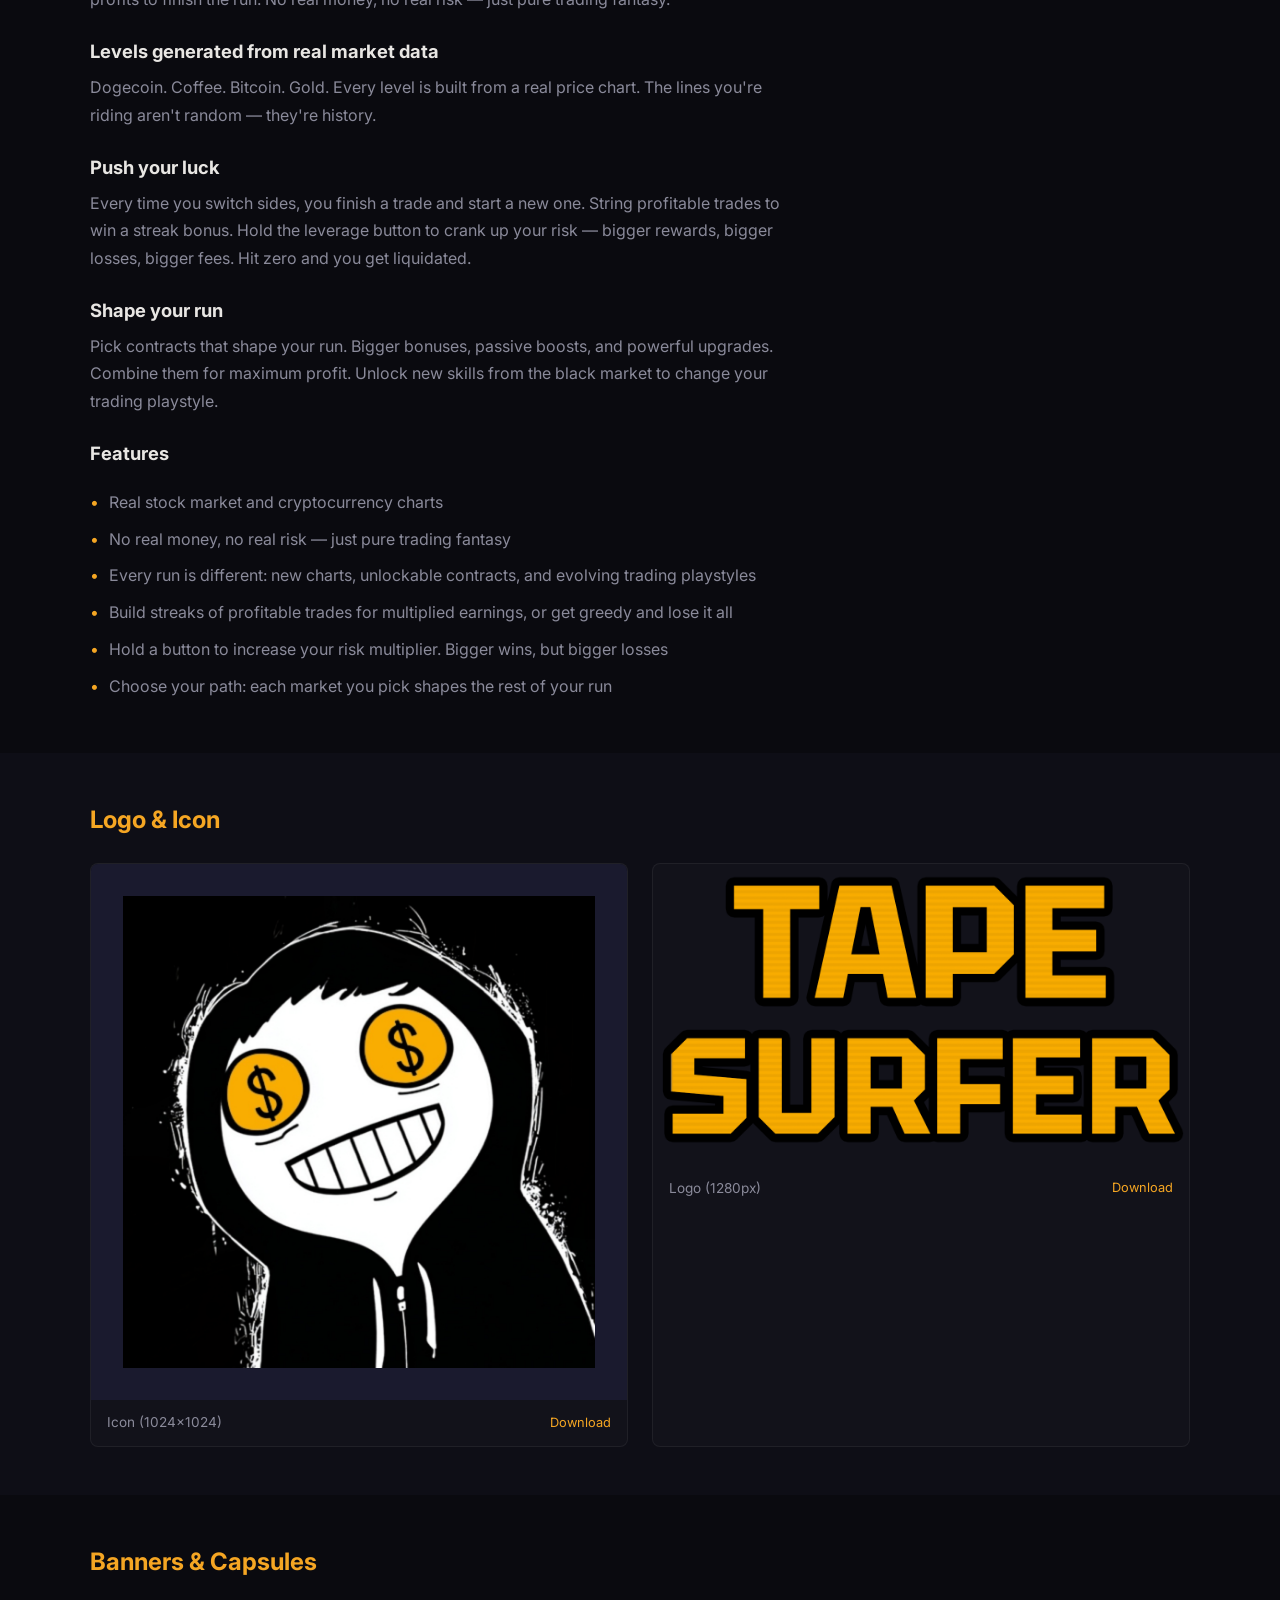
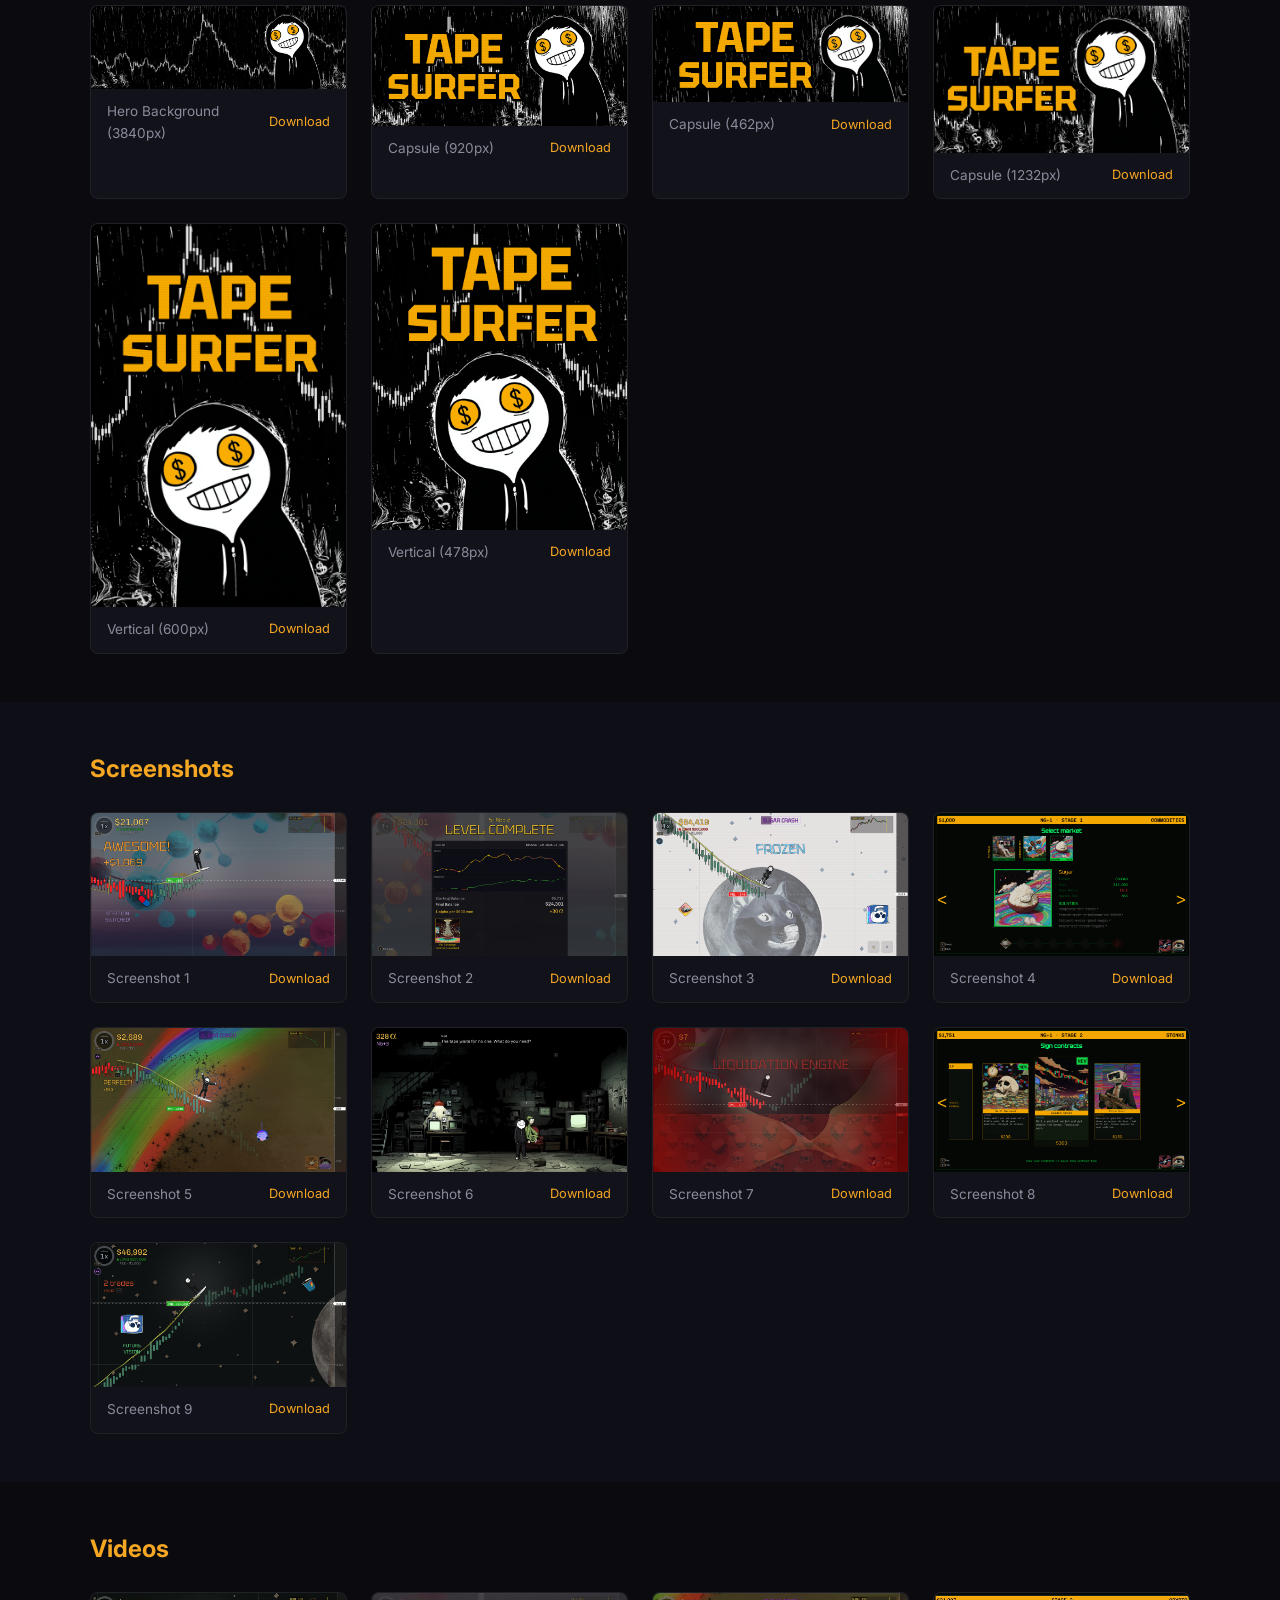
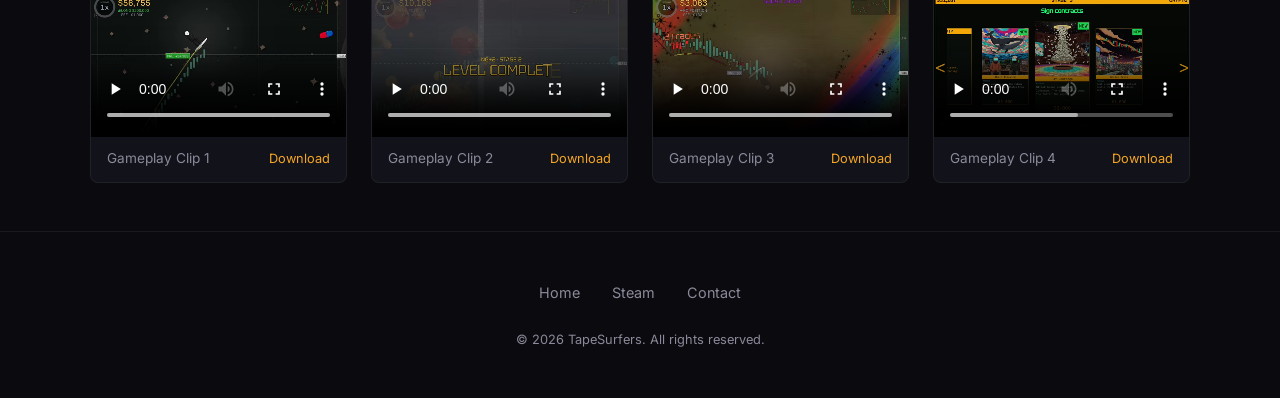
==== commit 4bf3b35e: "Update presskit.html" ====
--- a/presskit.html
+++ b/presskit.html
@@ -40,12 +40,19 @@
       <h2>Trailer</h2>
       <div class="assets-grid">
         <div class="asset-card">
-          <video controls preload="metadata" style="width:100%;display:block;">
+          <video controls preload="metadata" poster="assets/thumbnail/thumbnail.jpg" style="width:100%;display:block;">
             <source src="assets/tapesurfer-official-trailer.mp4" type="video/mp4">
           </video>
           <div class="asset-label">
             <span>Official Trailer</span>
             <a href="assets/tapesurfer-official-trailer.mp4" download>Download</a>
+          </div>
+        </div>
+        <div class="asset-card">
+          <img src="assets/thumbnail/thumbnail.jpg" alt="Trailer thumbnail">
+          <div class="asset-label">
+            <span>Video Thumbnail (800x450)</span>
+            <a href="assets/thumbnail/thumbnail.jpg" download>Download</a>
           </div>
         </div>
       </div>
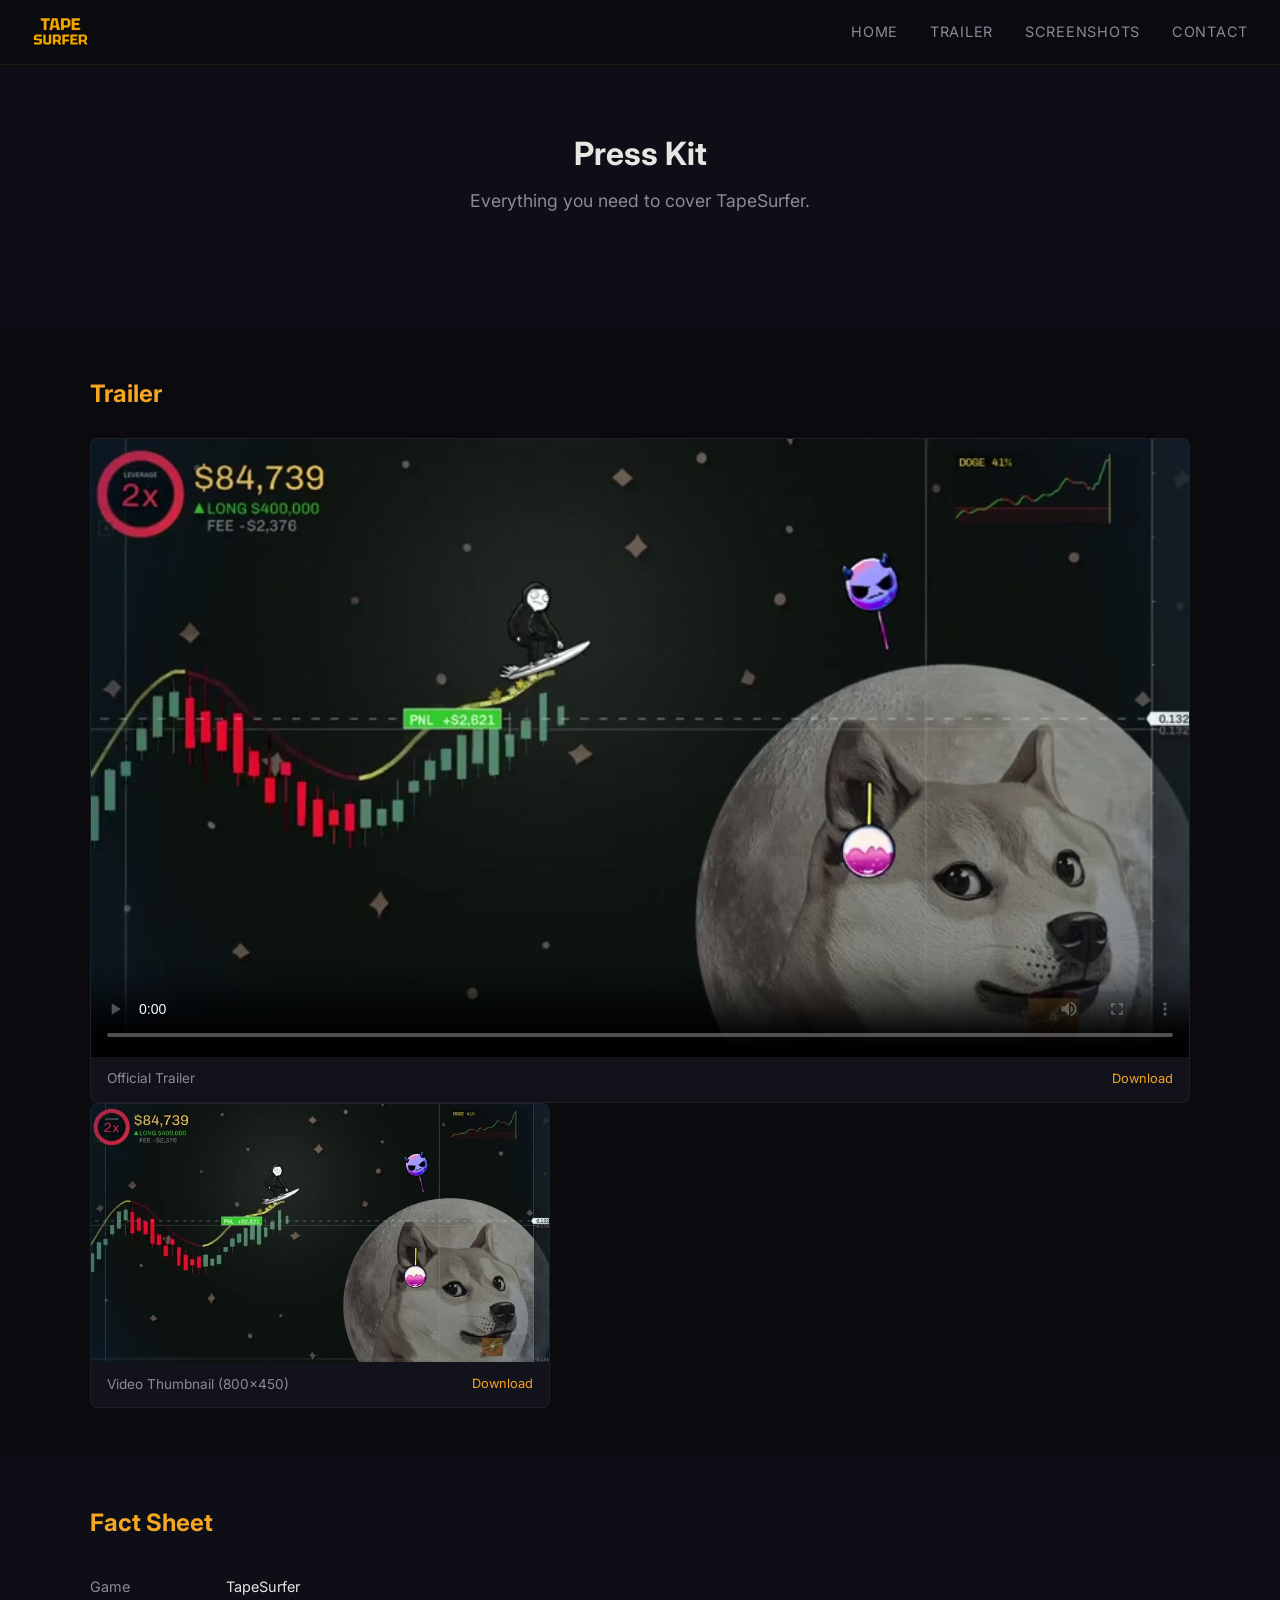
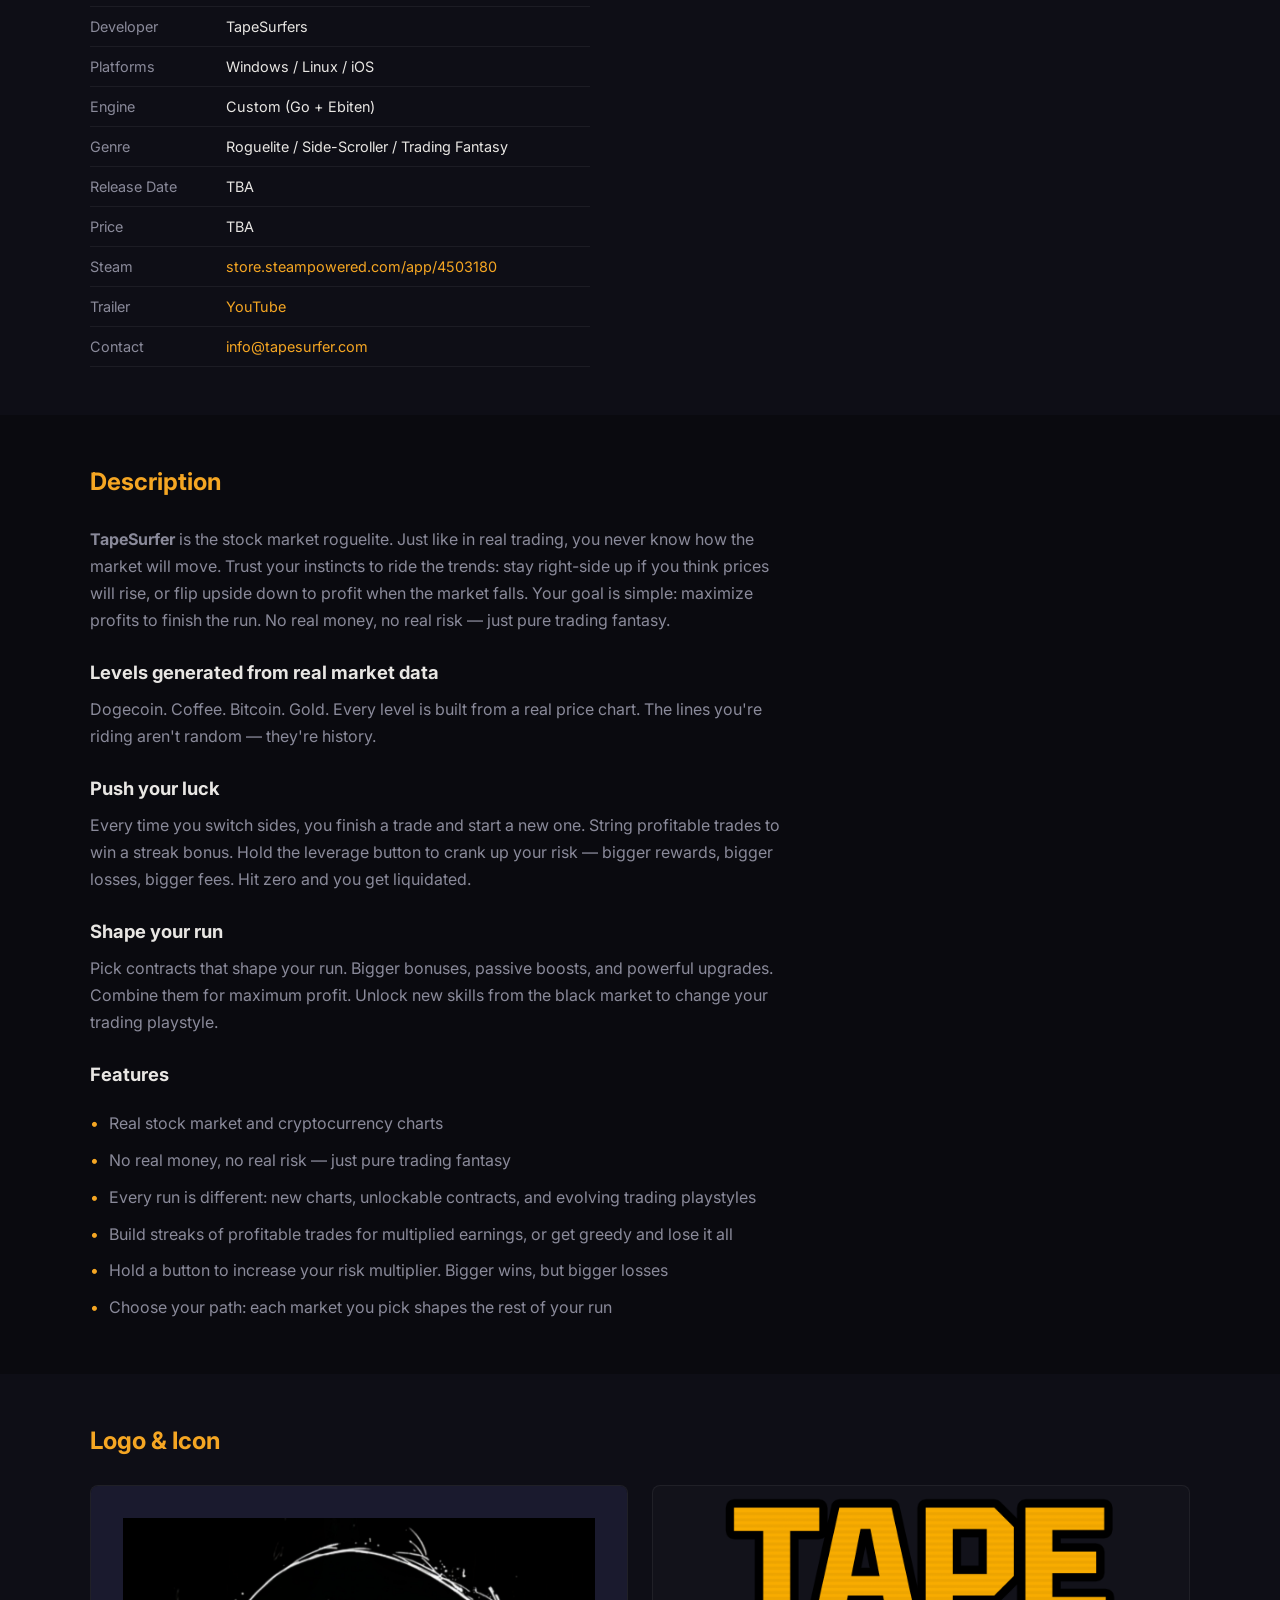
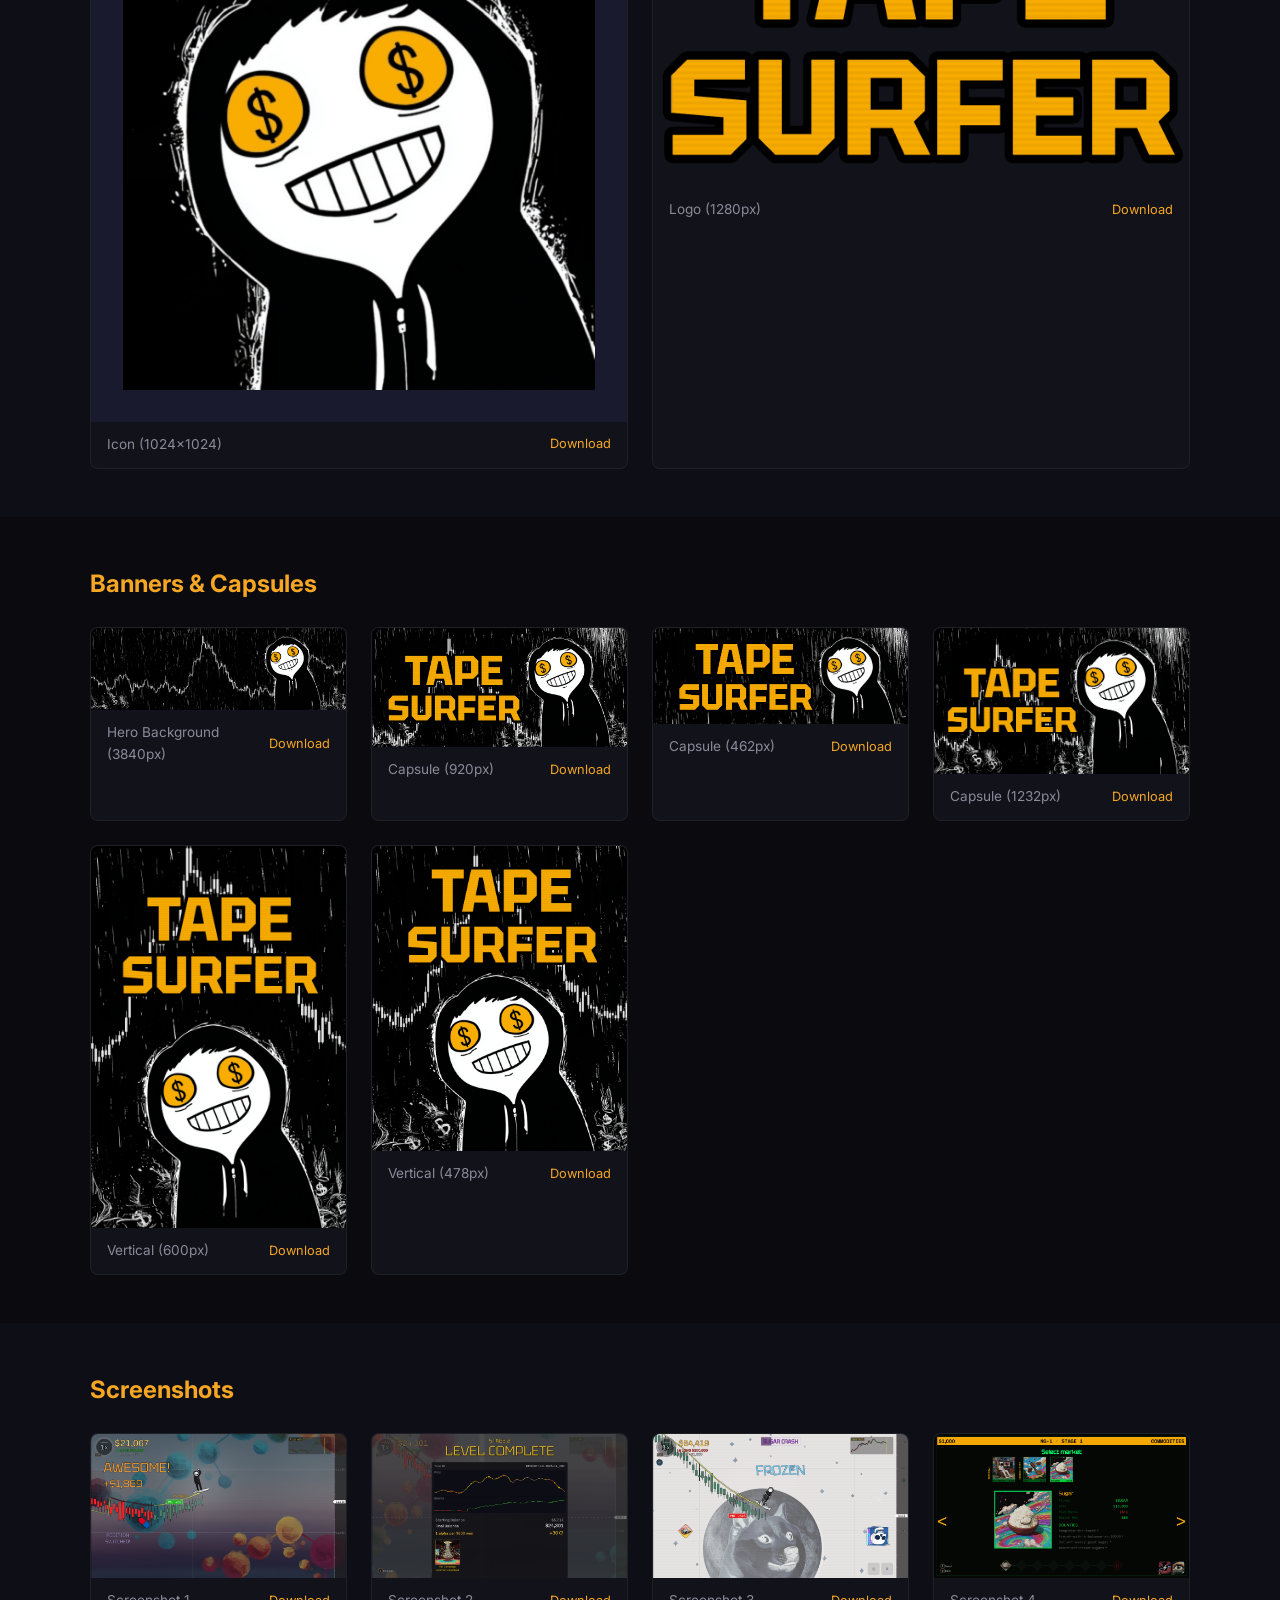
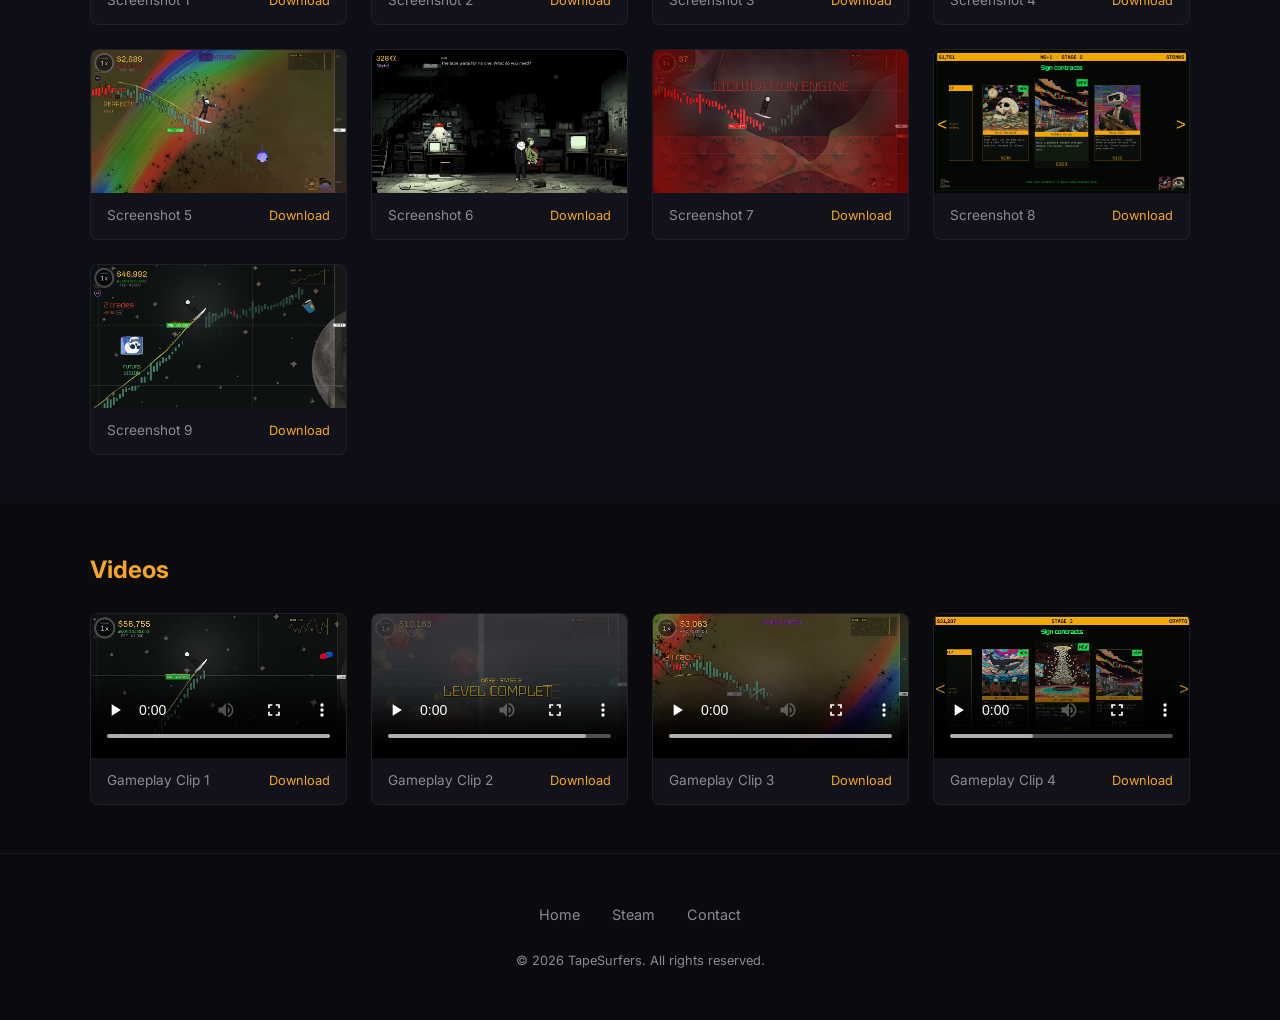
==== commit 5efd1656: "Update presskit.html" ====
--- a/presskit.html
+++ b/presskit.html
@@ -48,6 +48,8 @@
             <a href="assets/tapesurfer-official-trailer.mp4" download>Download</a>
           </div>
         </div>
+      </div>
+      <div class="assets-grid" style="max-width:460px;">
         <div class="asset-card">
           <img src="assets/thumbnail/thumbnail.jpg" alt="Trailer thumbnail">
           <div class="asset-label">
